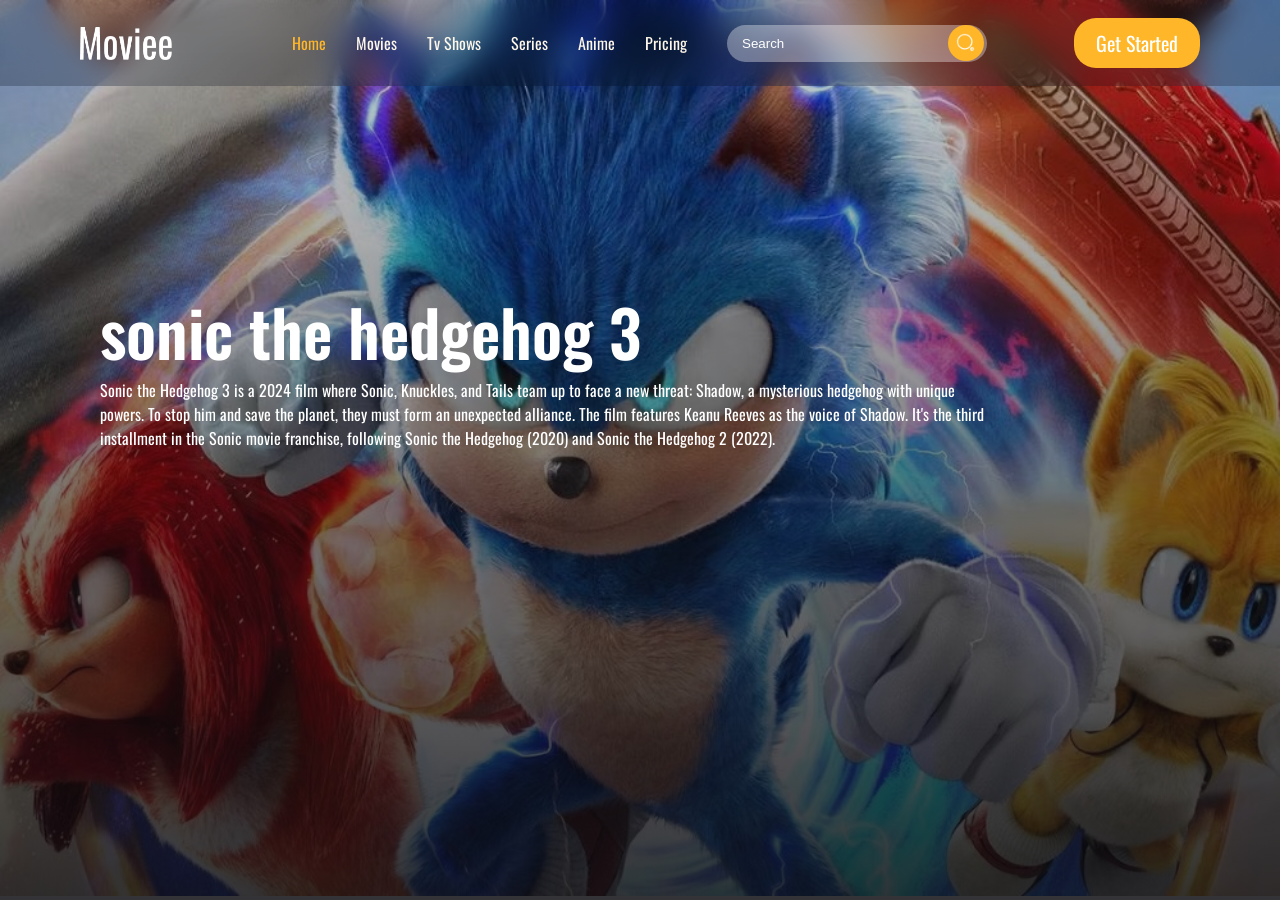
==== index.html @ d021d527 "I completed my nav and the header section" ====
<!DOCTYPE html>
<html lang="en">
<head>
    <meta charset="UTF-8">
    <meta name="viewport" content="width=device-width, initial-scale=1.0">
    <title>Sonic The HedgeHog</title>
    <link rel="stylesheet" href="style.css">
    <link rel="shortcut icon" href="logo.ico" type="image/x-icon">
</head>
<body>


<header>

    <div class="nav-container">

        <img src="Moviee@2x.png" alt="" class="logo">

        <nav>
            <a href="">Home</a>
            <a href="">Movies</a>
            <a href="">Tv Shows</a>
            <a href="">Series</a>
            <a href="">Anime</a>
            <a href="">Pricing</a>
        </nav>

        <div class="search-child">
            <input type="text" placeholder="Search">

            <a href="" class="searchicon">
                <img src="search-normal.png" alt="">
            </a>
        </div>

        <span class="getstarted">
            <a href="">Get Started</a>
        </span>

    </div>
</header>


<section class="sonic-intro">
    <h2>sonic the hedgehog 3 </h2>
    <p>Sonic the Hedgehog 3 is a 2024 film where Sonic, Knuckles, and Tails team up to face a new threat: Shadow, a mysterious hedgehog with unique powers. To stop him and save the planet, they must form an unexpected alliance. The film features Keanu Reeves as the voice of Shadow. It's the third installment in the Sonic movie franchise, following Sonic the Hedgehog (2020) and Sonic the Hedgehog 2 (2022). </p>

</section>



</body>
</html>
---- style.css ----
@import url('https://fonts.googleapis.com/css2?family=Oswald:wght@200..700&display=swap');

*{
    padding: 0;
    margin: 0;
    box-sizing: border-box;
}

img {
    max-width: 100%;
}

body {
    font-family: "Oswald", sans-serif;
}

header {
    background-image: linear-gradient(rgba(0, 0, 0, 0), rgba(11, 11, 15, 1)), url(headerbackground.png);
    min-height: 900px;
    background-size:
    150% 150%,
    140% auto;
background-position:
    center,
    center 1%;
    background-repeat: no-repeat;
    overflow: hidden;
    width: 100%;

}

.nav-container {
    position: fixed;
    top: 0;
    left: 0;
    width: 100%;
    padding: 18px 80px;
    display: flex;
    align-items: center;
    background-color: rgba(5, 15, 30, 0.25);
    backdrop-filter: blur(15px);
    -webkit-backdrop-filter: blur(15px);
    z-index: 1000;
}

.logo {
    width: 92px;
    height: 33px;
    margin: 0;
}

nav {
    display: flex;
    align-items: center;
    gap: 30px;
    margin-left: 120px;
    transform: none;
}

nav a {
    text-decoration: none;
    color: rgba(255, 248, 234, 1);
}

nav a:nth-child(1) {
    color: rgba(255, 182, 40, 1);
}

.search-child {
    position: relative;
    display: flex;
    align-items: center;
    margin-left: 40px;
}

.search-child input {
    width: 260px;
    padding: 11px 45px 11px 15px;
    border-radius: 26px;
    border: none;
    outline: none;
    color: white;
    background-color: rgba(255, 255, 255, 0.35);
}

.search-child input::placeholder {
    color: white;
}

.searchicon {
    width: 36px;
    height: 36px;
    position: absolute;
    right: 3px;
    top: 50%;
    transform: translateY(-50%);
    padding: 8px;
    background-color: #ffb628;
    border-radius: 50%;
}

.search-child a img {
    width: 19px;
    height: 19px;
    position: static;
}

.getstarted {
    margin-left: auto;
    padding: 10px 22px;
    background-color: #ffb628;
    border-radius: 22px;
}

.getstarted a {
    color: #ffffff;
    font-size: 20px;
    text-decoration: none;
    white-space: nowrap;
}

.sonic-intro {
    position: absolute;
    z-index: 5;
    bottom: 50%;
}

.sonic-intro h2 {
font-weight: 600;
font-size: 64px;
color: #FFFFFF;
margin-left: 100px;
}

.sonic-intro p {
font-weight: 400;
font-style: Regular;
font-size: 16px;
color: #FFFFFF;
margin-left: 100px;
line-height: 24px;
width: 70%;
}
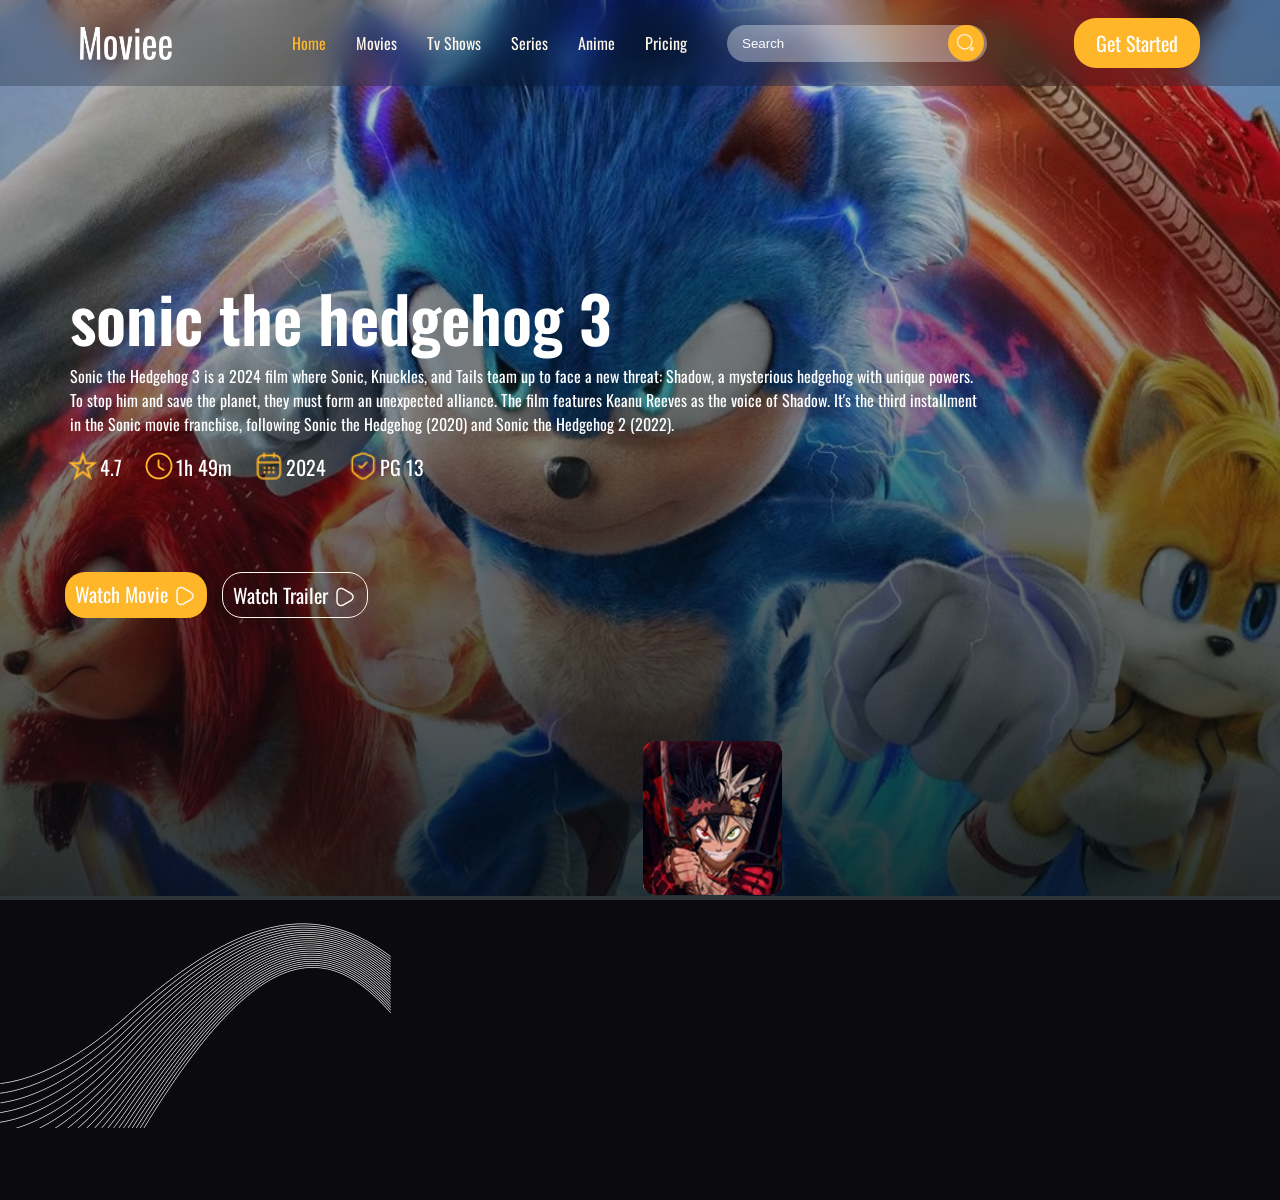
==== commit f2f8ac5b: "I furthered my design updating the layout" ====
--- a/index.html
+++ b/index.html
@@ -43,11 +43,48 @@
 
 <section class="sonic-intro">
     <h2>sonic the hedgehog 3 </h2>
-    <p>Sonic the Hedgehog 3 is a 2024 film where Sonic, Knuckles, and Tails team up to face a new threat: Shadow, a mysterious hedgehog with unique powers. To stop him and save the planet, they must form an unexpected alliance. The film features Keanu Reeves as the voice of Shadow. It's the third installment in the Sonic movie franchise, following Sonic the Hedgehog (2020) and Sonic the Hedgehog 2 (2022). </p>
+    <p>Sonic the Hedgehog 3 is a 2024 film where Sonic, Knuckles, and Tails team up to face a new threat: Shadow, a mysterious hedgehog with unique powers. <br> To stop him and save the planet, they must form an unexpected alliance. The film features Keanu Reeves as the voice of Shadow. It's the third installment <br> in the Sonic movie franchise, following Sonic the Hedgehog (2020) and Sonic the Hedgehog 2 (2022). </p>
+
+
+    <div class="moviedetails">
+<img src="Star 1.png" alt="">
+<span>4.7</span>
+<img src="clock.png" alt="">
+<span>1h 49m</span>
+<img src="calendar.png" alt="">
+<span>2024</span>
+<img src="shield-tick.png" alt="">
+<span>PG 13</span>
+</div>
+
+
+
+<div class="watch-parent">
+<span><a href="">Watch Movie <img src="play.png" alt=""></a></span>
+<span><a href="">Watch Trailer <img src="play.png" alt=""></a></span>
+
+</div>
+
+<div class="movie-catalogue">
+    <img src="Sonic-rectangle.png" alt="">
+    <img src="spaceshiptravellers.png" alt="">
+    <img src="spiderman.png" alt="">
+    <img src="zenmode.png" alt="">
+</div>
 
 </section>
 
+<section class="genres-parent">
 
+<div class="genres-child">
+
+    <img src="linewavebackground.png" alt="" class="">
+
+</div>
+
+
+
+</section>
 
 </body>
 </html>
--- a/style.css
+++ b/style.css
@@ -15,7 +15,9 @@
 }
 
 header {
-    background-image: linear-gradient(rgba(0, 0, 0, 0), rgba(11, 11, 15, 1)), url(headerbackground.png);
+    background-image: linear-gradient(  
+    rgba(0, 0, 0, 0), rgba(1, 11, 15, 1)),
+      url(headerbackground.png);
     min-height: 900px;
     background-size:
     150% 150%,
@@ -122,14 +124,14 @@
 .sonic-intro {
     position: absolute;
     z-index: 5;
-    bottom: 50%;
+    top: 30%;
+margin-left: 70px;
 }
 
 .sonic-intro h2 {
 font-weight: 600;
 font-size: 64px;
 color: #FFFFFF;
-margin-left: 100px;
 }
 
 .sonic-intro p {
@@ -137,7 +139,161 @@
 font-style: Regular;
 font-size: 16px;
 color: #FFFFFF;
-margin-left: 100px;
 line-height: 24px;
-width: 70%;
-}+}
+
+.moviedetails {
+    margin-top: 10px;
+    display: flex;
+    gap: 2px;
+    transform: translateX(-22px);
+}
+
+.moviedetails span {
+color: white;
+margin-top: 6px;
+font-weight: 400;
+font-style: Regular;
+font-size: 20px;
+}
+
+.moviedetails img {
+    width: 30px;
+    height: 30px;
+    margin-top: 5px;
+    margin-left: 20px;
+}
+
+.watch-parent {
+display: flex;
+transform: translate(-5px, 90px);
+gap: 15px;
+}
+
+.watch-parent span:nth-child(1) {
+    background-color: #FFB628;
+    padding: 7px 10px;
+    border-radius: 20px;
+}
+
+.watch-parent span:nth-child(2) {
+    background-color: transparent;
+    border: 1px solid #FFF8EA;
+    border-radius: 20px;
+    padding: 7px 10px;
+}
+
+.watch-parent a {
+text-decoration: none;
+font-weight: 400;
+font-style: Regular;
+font-size: 20px;
+color: white;
+}
+
+.watch-parent span > a > img {
+transform: translateY(5px);
+}
+
+.movie-catalogue {
+    width: 720px;
+    height: 280px;
+    position: relative;
+    transform: translate(500px, 160px);
+    overflow: hidden;
+}
+
+
+.movie-catalogue img {
+    width: 145px;
+    height: 160px;
+    object-fit: cover;
+    border-radius: 15px;
+    position: absolute;
+    left: 70px;
+    top: 50px;
+    border: 3px solid transparent;
+    animation: catalogue 16s ease-in-out infinite;
+}
+
+.movie-catalogue img:nth-child(1) {
+    animation-delay: 0s;
+}
+
+.movie-catalogue img:nth-child(2) {
+    animation-delay: -12s;
+}
+
+.movie-catalogue img:nth-child(3) {
+    animation-delay: -8s;
+}
+
+.movie-catalogue img:nth-child(4) {
+    animation-delay: -4s;
+}
+
+@keyframes catalogue {
+
+    0% {
+        transform: translateX(0) scale(1.45);
+        z-index: 5;
+        border-color: white;
+        opacity: 1;
+    }
+
+
+    18% {
+        transform: translateX(-180px) scale(1);
+        z-index: 1;
+        border-color: transparent;
+        opacity: 0;
+    }
+
+
+    24% {
+        transform: translateX(510px) scale(1);
+        z-index: 1;
+        border-color: transparent;
+        opacity: 0;
+    }
+
+
+    25% {
+        transform: translateX(510px) scale(1);
+        opacity: 1;
+    }
+
+
+    50% {
+        transform: translateX(350px) scale(1);
+        z-index: 2;
+        border-color: transparent;
+        opacity: 1;
+    }
+
+
+    75% {
+        transform: translateX(190px) scale(1);
+        z-index: 3;
+        border-color: transparent;
+        opacity: 1;
+    }
+
+
+    100% {
+        transform: translateX(0) scale(1.45);
+        z-index: 5;
+        border-color: white;
+        opacity: 1;
+    }
+}
+
+.genres-parent {
+    background-color: #0B0B0F;
+    min-height: 300px;
+}
+
+.genres-child {
+
+}
+
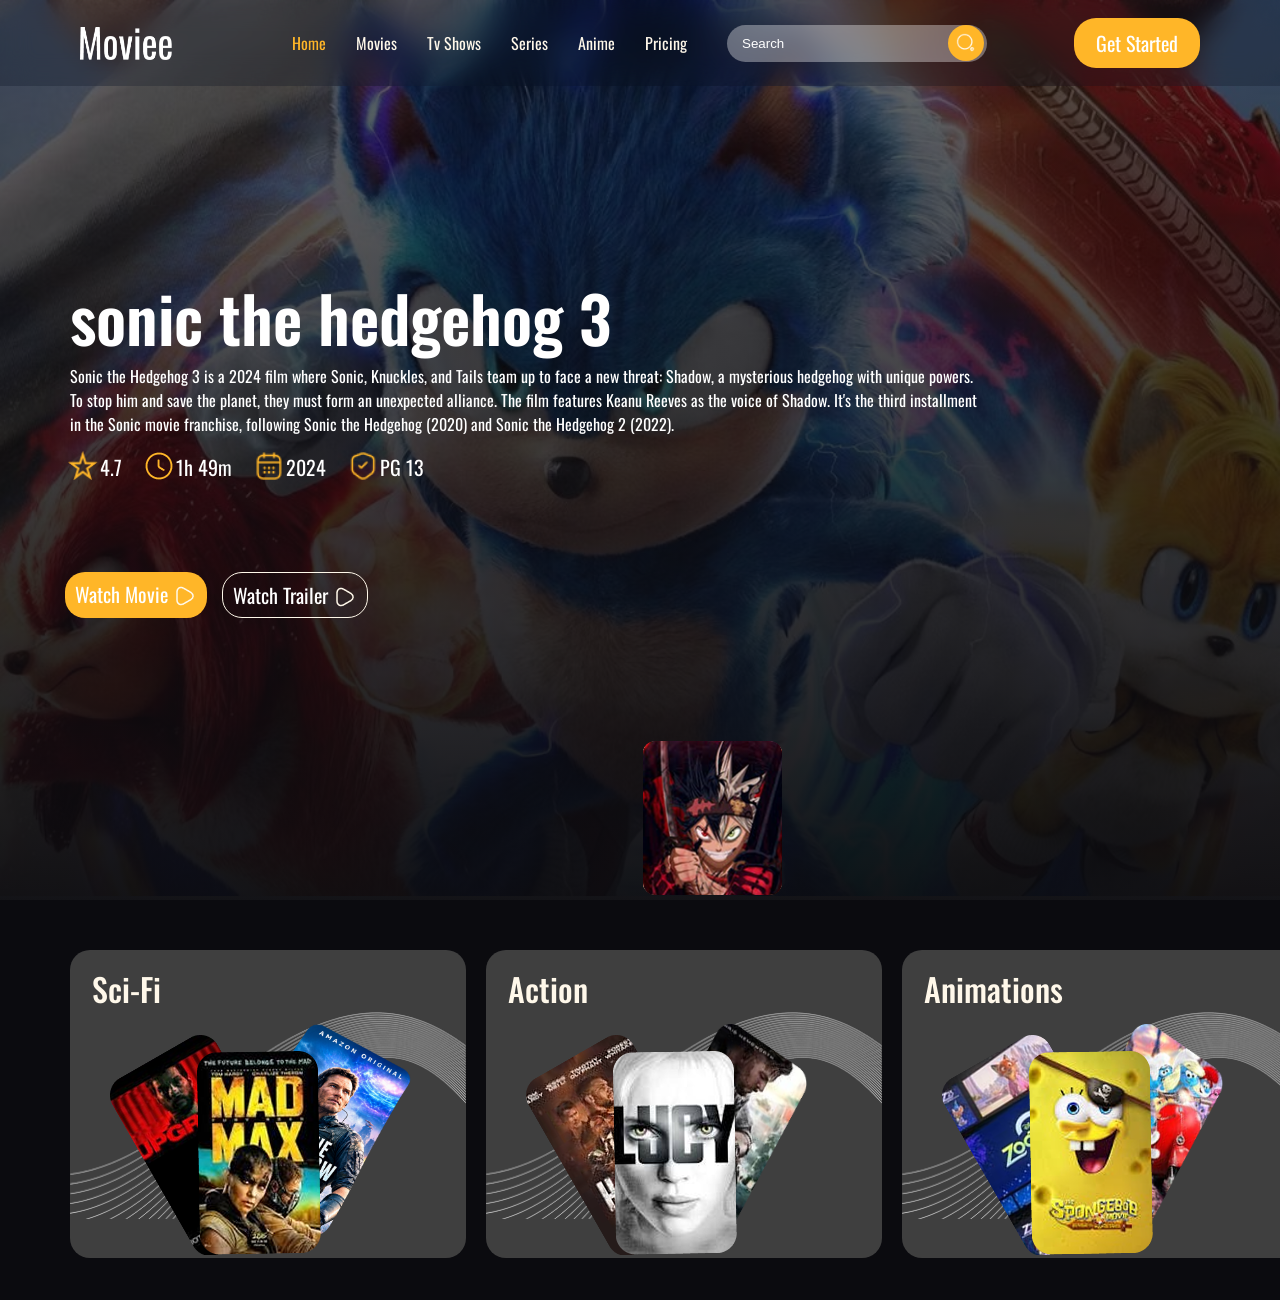
==== commit 9f163b4b: "I have done 2 sectinos" ====
--- a/index.html
+++ b/index.html
@@ -8,6 +8,7 @@
     <link rel="shortcut icon" href="logo.ico" type="image/x-icon">
 </head>
 <body>
+
 
 
 <header>
@@ -76,15 +77,64 @@
 
 <section class="genres-parent">
 
-<div class="genres-child">
+ <div class="genres-container">
 
-    <img src="linewavebackground.png" alt="" class="">
+   <div class="genres-subcontainer">
+    <img src="upgrade.png" alt="" class="genre1">
+<img src="madmax.png" alt="" class="genre1">
+<img src="TheTomorrowWarCosmicSoldier.png" alt="" class="genre1">
 
-</div>
+  <img src="linewavebackground.png" alt="" class="genres-child">
+<span>Sci-Fi</span> </div>
 
+
+   <div class="genres-subcontainer2">
+    <img src="havoc.png" alt="" class="genre2">
+    <img src="lucy.png" alt="" class="genre2">
+    <img src="extraction.png" alt="" class="genre2">
+
+  <img src="linewavebackground.png" alt="" class="genres-child2">
+<span>Action</span> </div>
+
+
+
+ <div class="genres-subcontainer3">
+    <img src="zootopia.png" alt="" class="genre3">
+<img src="spongebob.png" alt="" class="genre3">
+<img src="smurfs.png" alt="" class="genre3">
+
+  <img src="linewavebackground.png" alt="" class="genres-child3">
+<span>Animations</span> </div>
+
+
+   <div class="genres-subcontainer4">
+    <img src="romance.jpg" alt="" class="genre4">
+<img src="japaneseromance.jpg" alt="" class="genre4">
+<img src="ideaofyou.jpg" alt="" class="genre4">
+
+  <img src="linewavebackground.png" alt="" class="genres-child4">
+<span>Romance</span> </div> 
+
+   </div>
 
 
 </section>
 
+
+
+
+<section class="new-release">
+
+    <div>
+
+    </div>
+
+</section>
+
+
+
+
+
+
 </body>
 </html>
--- a/style.css
+++ b/style.css
@@ -15,8 +15,8 @@
 }
 
 header {
-    background-image: linear-gradient(  
-    rgba(0, 0, 0, 0), rgba(1, 11, 15, 1)),
+    background-image: linear-gradient(180deg,
+    rgba(0, 0, 0, 0) -100%, #0b0b0f 90%),
       url(headerbackground.png);
     min-height: 900px;
     background-size:
@@ -203,7 +203,6 @@
     overflow: hidden;
 }
 
-
 .movie-catalogue img {
     width: 145px;
     height: 160px;
@@ -288,12 +287,280 @@
     }
 }
 
+
+
 .genres-parent {
     background-color: #0B0B0F;
-    min-height: 300px;
+    min-height: 400px;
+    overflow: hidden;
+}
+
+.genres-container {
+display: flex;
+gap: 20px;
+width: 100%;
+flex-wrap: nowrap;
+padding-top: 50px;
+padding-left: 70px;
+height: 360px;
+position: relative;
+}
+
+.genres-subcontainer {
+position: relative;
 }
 
 .genres-child {
-
-}
-
+    width: 396px;
+    height: 308px;
+    background-color: #3F3F3F;
+    border-radius: 20px;
+    overflow: hidden;
+
+   object-fit: contain;
+}
+
+.genre1 {
+       transition-timing-function: ease-in-out 4s;
+
+}
+
+.genres-subcontainer .genre1:hover {
+        transform:  scaleY(1.05);
+ ;
+}
+
+
+.genres-subcontainer,
+.genres-subcontainer2,
+.genres-subcontainer3,
+.genres-subcontainer4 {
+    position: relative;
+    width: 396px;
+    min-width: 396px;
+    flex-shrink: 0;
+    height: 308px;
+    transform-origin: center;
+    
+  animation: cards 12s ease-in-out infinite;
+}
+
+
+@keyframes cards {
+    0%, 4% {
+transform: translate(0) scale(1);
+    }
+
+    25% {
+transform: translateX(-419px) scale(1);
+
+    }
+
+    50% {
+transform: translateX(-838px) scale(1);
+    }
+
+    75% {
+    transform: translateX(-1257px) scale(1);
+    }
+
+
+   100% {
+transform: translateX(-2514px) scale(1.05);
+    }
+} 
+
+
+.genres-subcontainer {
+    animation-delay: 0s;
+}
+
+.genres-subcontainer2 {
+    animation-delay: -12s;
+}
+
+.genres-subcontainer3 {
+    animation-delay: -12s;
+}
+
+.genres-subcontainer4 {
+    animation-delay: -12s;
+} 
+
+
+.genres-subcontainer span {
+font-weight: 500;
+font-style: Medium;
+font-size: 32px;
+color: #FFF8EA;
+position: absolute;
+margin-top: 15px;
+left: 5.5%;
+}
+
+.genre1:nth-child(3) {
+    width: 194px;
+    height: 212.14px;
+    position: absolute;
+}
+
+.genre1:nth-child(1) {
+position: absolute;
+bottom: 1%;
+left: 10%;
+}
+
+.genre1:nth-child(2) {
+position: absolute;
+bottom: 1%;
+left: 32%;
+z-index: 3;
+}
+
+.genre1:nth-child(3) {
+position: absolute;
+bottom: 7%;
+right: 14%;
+} 
+
+.genres-subcontainer2 {
+position: relative;
+
+}
+
+.genres-child2 {
+    width: 396px;
+    height: 308px;
+    background-color: #3F3F3F;
+    border-radius: 20px;
+    overflow: hidden;
+   object-fit: contain;
+}
+
+.genres-subcontainer2 span {
+font-weight: 500;
+font-style: Medium;
+font-size: 32px;
+color: #FFF8EA;
+position: absolute;
+margin-top: 15px;
+left: 5.5%;
+}
+
+.genre2:nth-child(1) {
+position: absolute;
+bottom: 1%;
+left: 10%;
+}
+
+.genre2:nth-child(2) {
+position: absolute;
+bottom: 1%;
+left: 32%;
+z-index: 3;
+
+}
+
+.genre2:nth-child(3) {
+position: absolute;
+bottom: 7%;
+right: 19%;
+width: 164px;
+height: 212.14px;
+} 
+
+.genres-subcontainer3 {
+position: relative;
+
+}
+
+.genres-child3 {
+    width: 396px;
+    height: 308px;
+    background-color: #3F3F3F;
+    border-radius: 20px;
+    overflow: hidden;
+   object-fit: contain;
+}
+
+.genres-subcontainer3 span {
+font-weight: 500;
+font-style: Medium;
+font-size: 32px;
+color: #FFF8EA;
+position: absolute;
+margin-top: 15px;
+left: 5.5%;
+}
+
+.genre3:nth-child(1) {
+position: absolute;
+bottom: 1%;
+left: 10%;
+}
+
+.genre3:nth-child(2) {
+position: absolute;
+bottom: 1%;
+left: 32%;
+z-index: 3;
+
+}
+
+.genre3:nth-child(3) {
+position: absolute;
+bottom: 7%;
+right: 19%;
+width: 164px;
+height: 212.14px;
+} 
+
+.genres-subcontainer4 {
+position: relative;
+
+}
+
+.genres-child4 {
+    width: 396px;
+    height: 308px;
+    background-color: #3F3F3F;
+    border-radius: 20px;
+    overflow: hidden;
+   object-fit: contain;
+}
+
+.genres-subcontainer4 span {
+font-weight: 500;
+font-style: Medium;
+font-size: 32px;
+color: #FFF8EA;
+position: absolute;
+margin-top: 15px;
+left: 5.5%;
+}
+
+.genre4:nth-child(1) {
+position: absolute;
+bottom: 1%;
+left: 10%;
+transform: rotate(-31deg);
+}
+
+.genre4:nth-child(2) {
+position: absolute;
+bottom: 1%;
+left: 32%;
+z-index: 3;
+transform: rotateX(0.96deg);
+}
+
+.genre4:nth-child(3) {
+position: absolute;
+bottom: 7%;
+right: 19%;
+width: 164px;
+height: 172.14px;
+transform: rotate(31.2deg);
+} 
+
+.new-release 
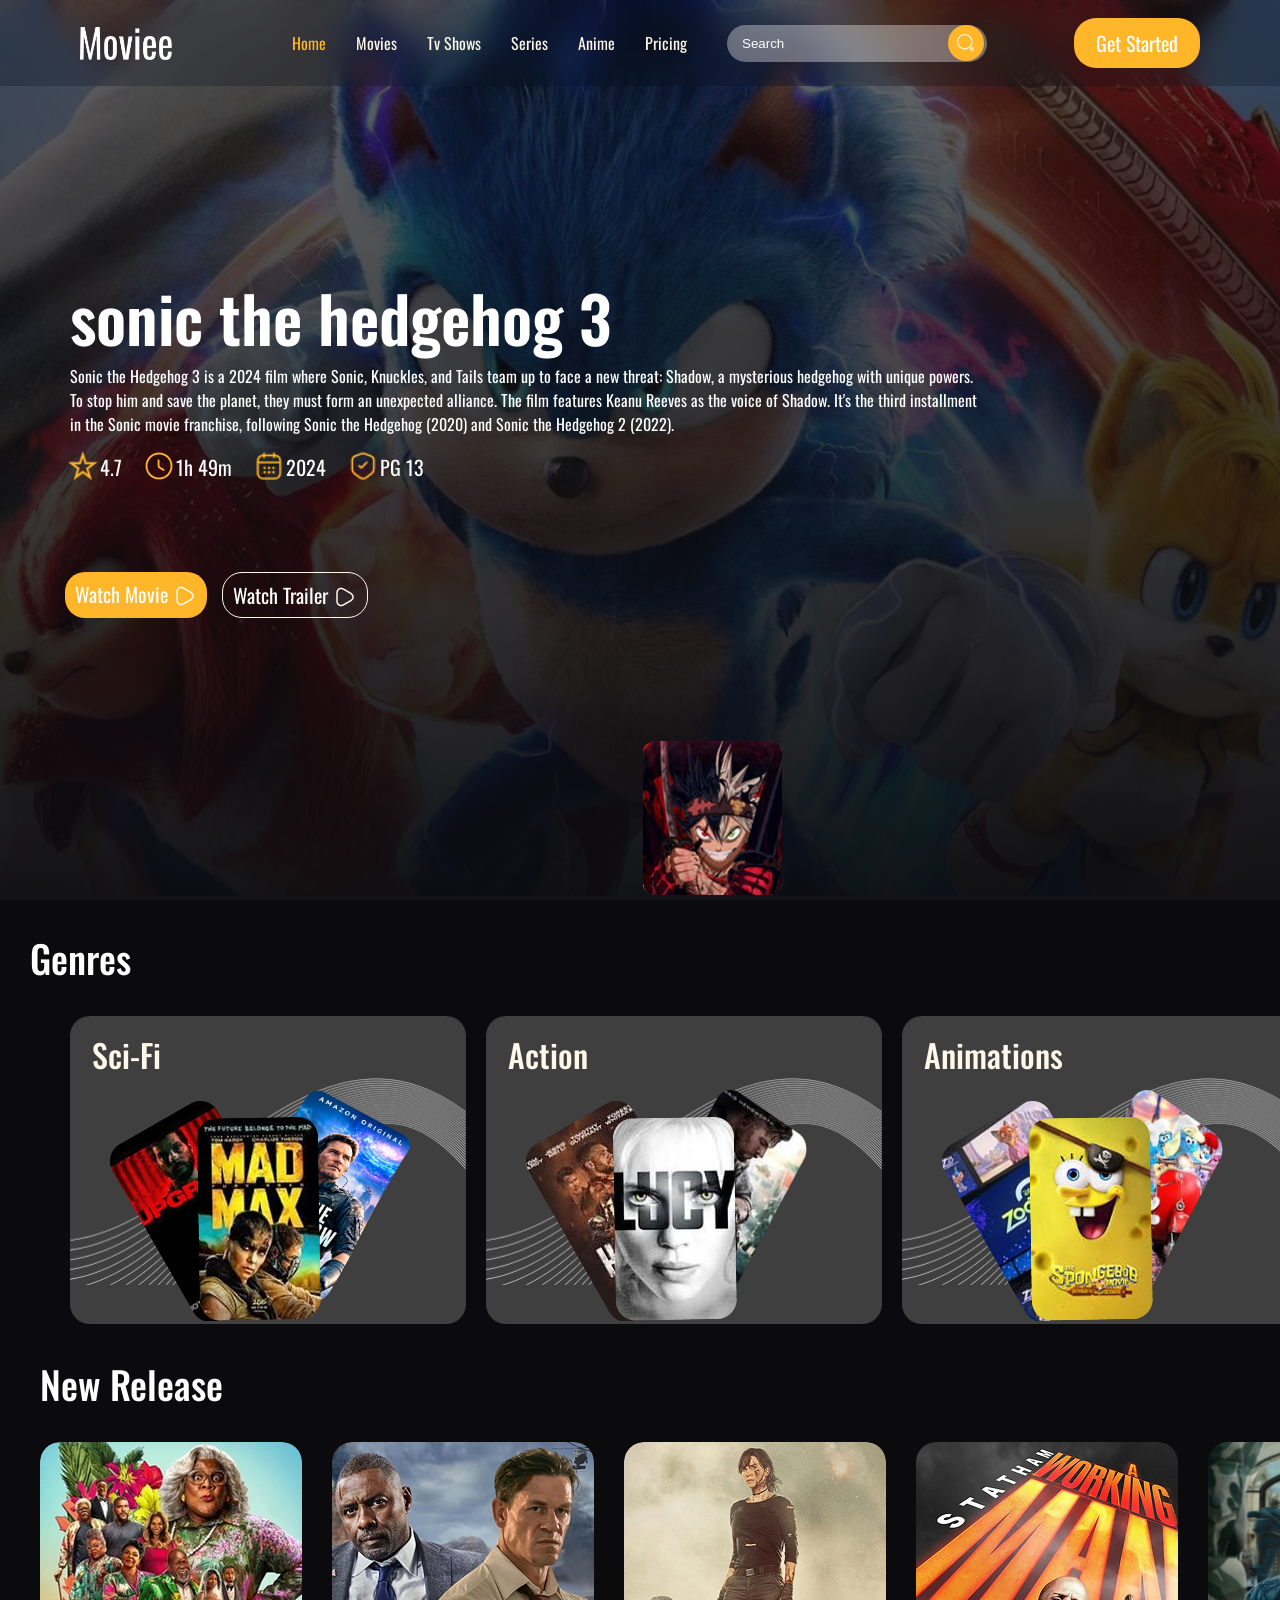
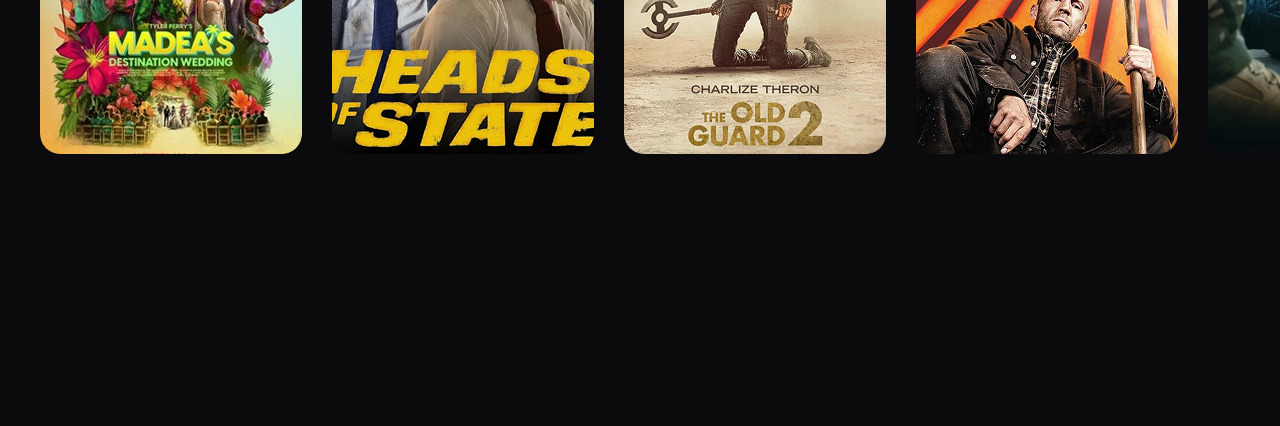
==== commit fa3a8347: "I added to the movie cards" ====
--- a/index.html
+++ b/index.html
@@ -77,6 +77,8 @@
 
 <section class="genres-parent">
 
+    <div class="genres1234">Genres</div>
+
  <div class="genres-container">
 
    <div class="genres-subcontainer">
@@ -121,14 +123,75 @@
 </section>
 
 
-
-
 <section class="new-release">
-
-    <div>
-
-    </div>
-
+  <div class="new-release-text">New Release</div>
+
+<div class="new-release-container">
+  <div class="new-release-child">
+    <div class="new-release-together">
+      <img  class="first-child-image" src="madea weddin.png" alt="">
+      <img class="second-child-image" src="medeahover.png" alt="">
+
+      <div class="new-release-content">
+        <p>Madea's Destination Wedding</p>
+        
+        <div class="icons-medea">
+        <span><img src="Star 1.png" alt=""> 4.7</span>
+        <span><img src="clock.png" alt="">1h 47m</span>
+        <span><img src="shield-tick.png" alt="">PG 13</span>
+        </div>
+
+        <div>
+<div class="watch-parent1">
+<span><a href="">Watch Movie <img src="play.png" alt=""></a></span>
+<span><a href="">Watch Trailer <img src="play.png" alt=""></a></span>
+
+</div>
+        </div>
+    
+      </div>
+    </div>
+  </div>
+
+  <div class="new-release-child">
+    <div class="new-release-together">
+      <img class="first-child-image" src="headsofstate.png" alt="">
+      <img class="second-child-image" src="headsofstatehover.png" alt="">
+    
+      
+    </div>
+  </div>
+
+  <div class="new-release-child">
+    <div class="new-release-together">
+      <img class="first-child-image" src="theoldguard.png" alt="">
+      <img class="second-child-image" src="oldgguardhover.png" alt="">
+    </div>
+  </div>
+
+  <div class="new-release-child">
+    <div class="new-release-together">
+      <img class="first-child-image" src="jasonstatham.png" alt="">
+      <img class="second-child-image" src="jasonstathamhover.png" alt="">
+    </div>
+  </div>
+
+  <div class="new-release-child">
+    <div class="new-release-together">
+      <img class="first-child-image" src="iHost.jpg" alt="">
+      <img class="second-child-image" src="IHostageover.png" alt="">
+    </div>
+  </div>
+
+  <div class="new-release-child">
+    <div class="new-release-together">
+      <img class="first-child-image" src="kpopdemonhunters.png" alt="">
+      <img class="second-child-image" src="kpophover.png" alt="">
+    </div>
+  </div>
+</div>
+
+  
 </section>
 
 
--- a/style.css
+++ b/style.css
@@ -10,8 +10,10 @@
     max-width: 100%;
 }
 
+
 body {
     font-family: "Oswald", sans-serif;
+    /* cursor: pointer; */
 }
 
 header {
@@ -28,7 +30,6 @@
     background-repeat: no-repeat;
     overflow: hidden;
     width: 100%;
-
 }
 
 .nav-container {
@@ -287,13 +288,22 @@
     }
 }
 
-
-
 .genres-parent {
     background-color: #0B0B0F;
     min-height: 400px;
     overflow: hidden;
 }
+
+
+.genres1234 {
+font-weight: 500;
+font-style: Medium;
+font-size: 38px;
+color: #FFFFFF;
+transform: translate(30px, 30px);
+margin-bottom: 10px;
+}
+
 
 .genres-container {
 display: flex;
@@ -388,6 +398,8 @@
 } 
 
 
+
+
 .genres-subcontainer span {
 font-weight: 500;
 font-style: Medium;
@@ -563,4 +575,140 @@
 transform: rotate(31.2deg);
 } 
 
-.new-release +
+.new-release {
+  background-color: #0B0B0E;
+  min-height: 700px;
+  overflow: hidden;
+}
+
+.new-release-text {
+  font-weight: 500;
+  font-size: 38px;
+  color: #fff;
+  transform: translate(40px, 30px);
+  margin-bottom: 5px;
+}
+ 
+.new-release-container {
+    margin: 60px 0px 0px 40px;
+    display: flex;
+    gap: 30px;
+    overflow-x: scroll;
+    scrollbar-width: none;
+   
+}
+
+.new-release-child {
+    flex-shrink: 0;
+}
+
+.first-child-image {
+    width: 262px;
+    height: 312px;
+    object-fit: cover;
+    border-radius: 20px;
+}
+
+.second-child-image {
+    /* width: 540px; */
+    height: 312px;
+    object-fit: cover;
+    border-radius: 20px;
+    opacity: 0;
+    position: absolute;
+    inset: 0;
+    transition: opacity 0.5s ease;
+}
+
+.new-release-together {
+    /* border: 2px solid green; */
+    width: 262px;
+    height: 312px;
+    position: relative;
+    transition: width 0.5s ease;
+}
+
+.new-release-child:hover .new-release-together {
+    width: 540px;
+}
+
+.new-release-child:hover .second-child-image {
+    opacity: 1;
+}
+
+.new-release-content {
+    color: white;
+    position: absolute;
+    top: 130px;
+    left: 20px;
+    /* font-weight: 600; */
+    opacity: 0;
+    transition: opacity 0.3s ease;
+}
+
+.new-release-content > p {
+    font-size: 32px;
+     font-weight: 700; 
+     line-height: 34px;
+     letter-spacing: −0.3 px; 
+     margin-bottom: 20px;
+}
+
+.new-release-child:hover .new-release-content {
+    opacity: 1;
+}
+
+.icons-medea {
+    display: flex;
+    align-items: center;
+    gap: 30px;
+}
+
+.icons-medea span {
+    display: flex;
+    align-items: center;
+    gap: 3px;
+    white-space: nowrap;
+}
+
+.icons-medea span img {
+    width: 24px;
+    height: 24px;
+    object-fit: contain;
+}
+
+
+.watch-parent1 {
+display: flex;
+transform: translate(-5px, 20px);
+gap: 15px;
+}
+
+.watch-parent1 span:nth-child(1) {
+    background-color: #FFB628;
+    padding: 4px 7px;
+    border-radius: 20px;
+}
+
+.watch-parent1 span:nth-child(2) {
+    background-color: transparent;
+    border: 1px solid #FFF8EA;
+    border-radius: 20px;
+    padding: 4px 7px;
+}
+
+.watch-parent1 a {
+text-decoration: none;
+font-weight: 400;
+font-style: Regular;
+font-size: 15px;
+color: white;
+}
+
+.watch-parent1 span > a > img {
+transform: translateY(6px);
+}
+
+
+
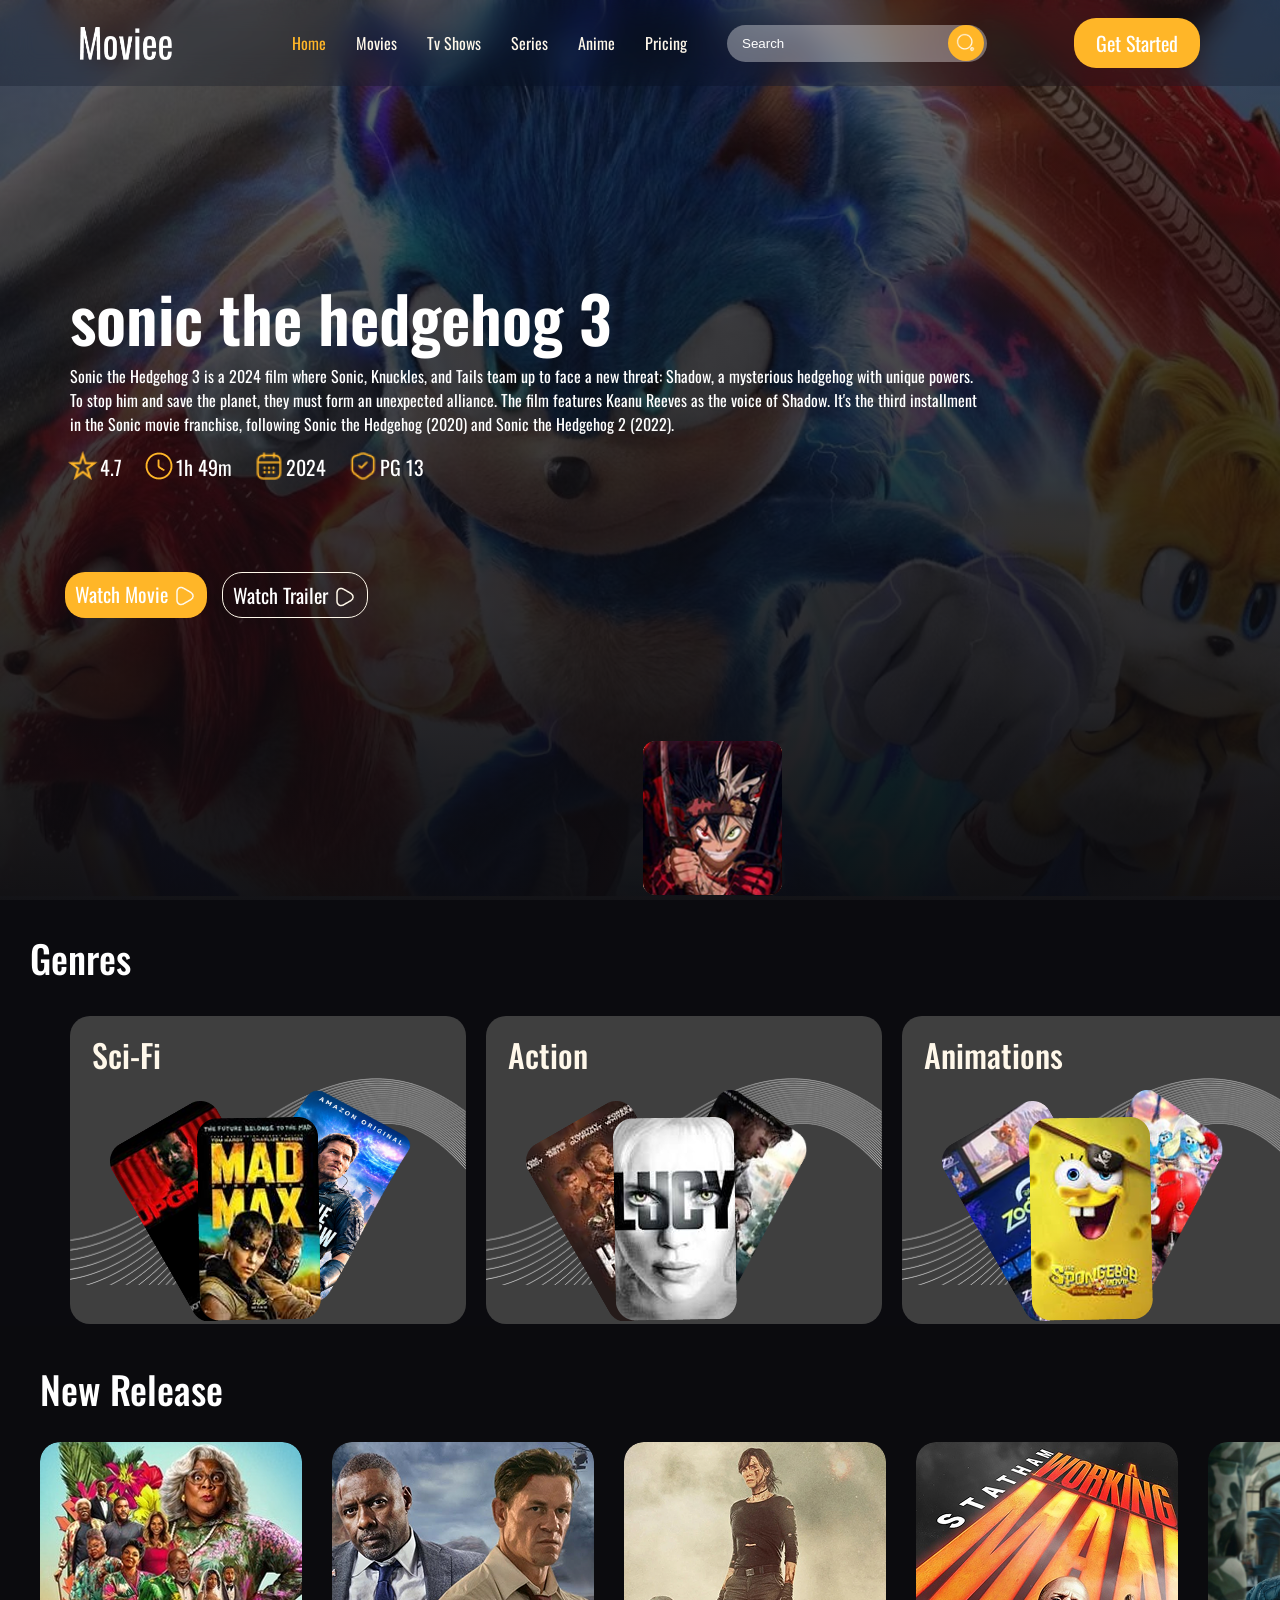
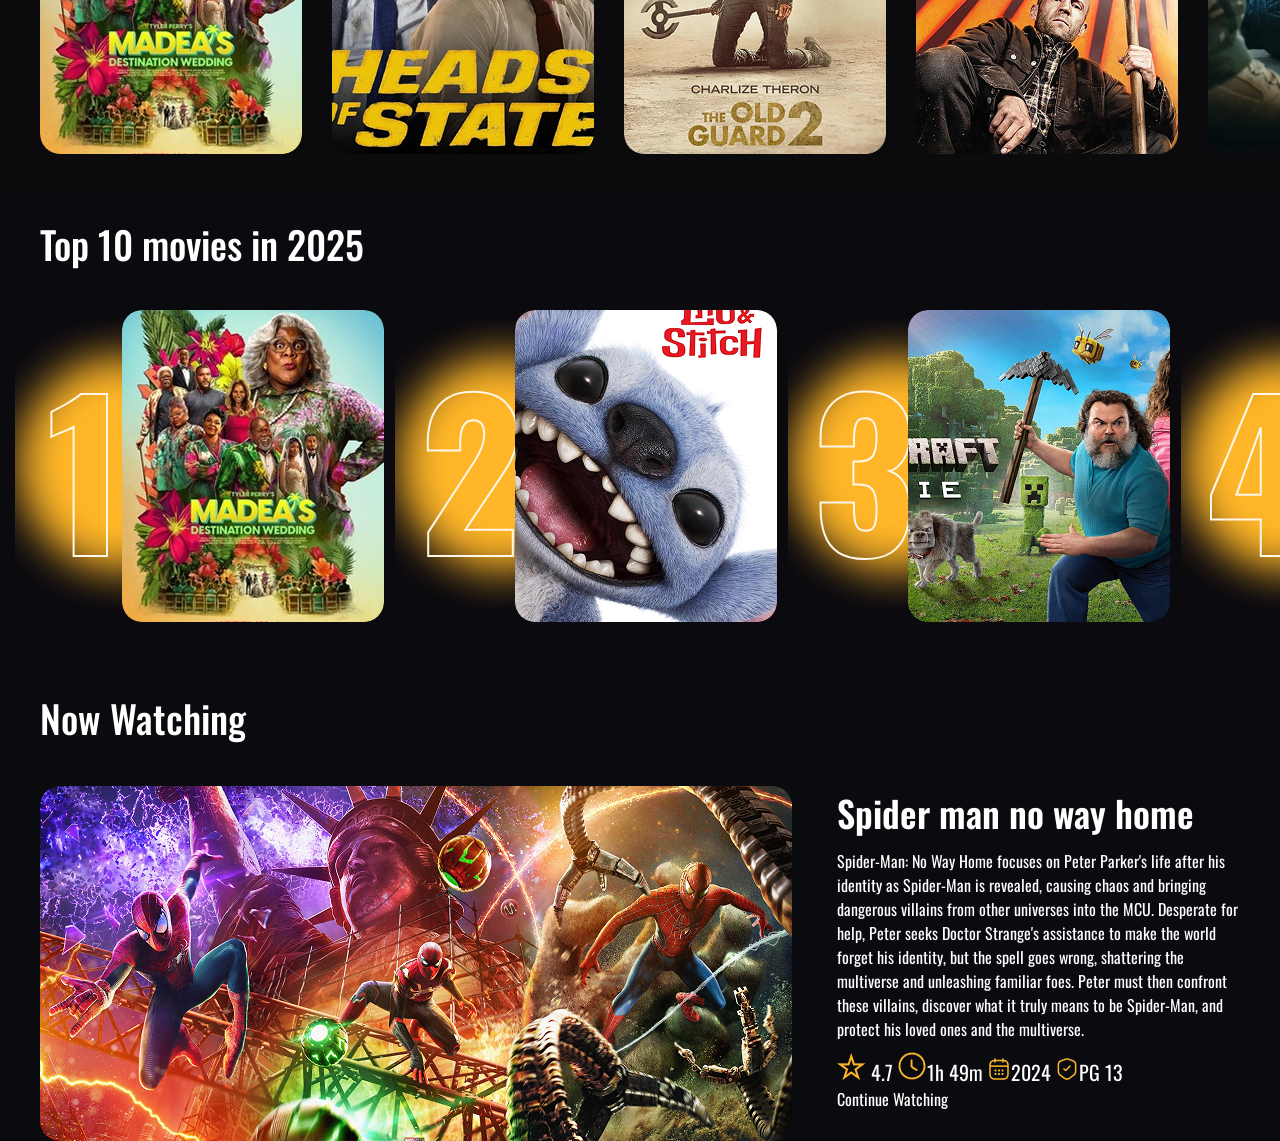
==== commit a6424696: "I have updated my the rest of the sections" ====
--- a/index.html
+++ b/index.html
@@ -98,8 +98,6 @@
   <img src="linewavebackground.png" alt="" class="genres-child2">
 <span>Action</span> </div>
 
-
-
  <div class="genres-subcontainer3">
     <img src="zootopia.png" alt="" class="genre3">
 <img src="spongebob.png" alt="" class="genre3">
@@ -118,86 +116,308 @@
 <span>Romance</span> </div> 
 
    </div>
-
-
+   
 </section>
-
-
 <section class="new-release">
   <div class="new-release-text">New Release</div>
 
-<div class="new-release-container">
-  <div class="new-release-child">
-    <div class="new-release-together">
-      <img  class="first-child-image" src="madea weddin.png" alt="">
-      <img class="second-child-image" src="medeahover.png" alt="">
-
-      <div class="new-release-content">
-        <p>Madea's Destination Wedding</p>
-        
-        <div class="icons-medea">
-        <span><img src="Star 1.png" alt=""> 4.7</span>
-        <span><img src="clock.png" alt="">1h 47m</span>
-        <span><img src="shield-tick.png" alt="">PG 13</span>
-        </div>
-
-        <div>
+  <div class="new-release-container">
+
+    <div class="new-release-child">
+      <div class="new-release-together">
+        <img class="first-child-image" src="madea weddin.png" alt="">
+        <img class="second-child-image" src="medeahover.png" alt="">
+
+        <div class="new-release-content">
+          <p>Madea's Destination Wedding</p>
+
+          <div class="icons-medea">
+            <span><img src="Star 1.png" alt=""> 4.7</span>
+            <span><img src="clock.png" alt="">1h 47m</span>
+            <span><img src="shield-tick.png" alt="">PG 13</span>
+          </div>
+
+          <div>
+         <div class="watch-parent1">
+              <a href="" class="btn-watch">Watch Movie <img src="play.png" alt=""></a>
+              <a href="" class="btn-trailer">Watch Trailer <img src="play.png" alt=""></a>
+            </div>
+          </div>
+        </div>
+      </div>
+    </div>
+
+    <div class="new-release-child">
+      <div class="new-release-together">
+        <img class="first-child-image" src="headsofstate.png" alt="">
+        <img class="second-child-image" src="headsofstatehover.png" alt="">
+
+        <div class="new-release-content">
+          <p>Heads Of State</p>
+
+          <div class="icons-medea">
+            <span><img src="Star 1.png" alt=""> 4.7</span>
+            <span><img src="clock.png" alt="">1h 49m</span>
+            <span><img src="shield-tick.png" alt="">PG 13</span>
+          </div>
+
+          <div>
+             <div class="watch-parent1">
+              <a href="" class="btn-watch">Watch Movie <img src="play.png" alt=""></a>
+              <a href="" class="btn-trailer">Watch Trailer <img src="play.png" alt=""></a>
+            </div>
+          </div>
+        </div>
+      </div>
+    </div>
+
+<div class="new-release-child">
+        <div class="new-release-together">
+      <img class="first-child-image" src="theoldguard.png" alt="">
+   <img class="second-child-image" src="oldgguardhover.png" alt="">
+
+   <div class="new-release-content">
+     <p>The Old Guard 2</p>
+
+          <div class="icons-medea">
+            <span><img src="Star 1.png" alt=""> 4.7</span>
+            <span><img src="clock.png" alt="">1h 49m</span>
+            <span><img src="shield-tick.png" alt="">PG 13</span>
+          </div>
+
+<div>
 <div class="watch-parent1">
-<span><a href="">Watch Movie <img src="play.png" alt=""></a></span>
-<span><a href="">Watch Trailer <img src="play.png" alt=""></a></span>
-
-</div>
-        </div>
+       <a href="" class="btn-watch">Watch Movie <img src="play.png" alt=""></a>
+       <a href="" class="btn-trailer">Watch Trailer <img src="play.png" alt=""></a>
+           </div>
+   </div>
+   </div>
+      </div>
+    </div>
+
+  
+    <div class="new-release-child">
+  <div class="new-release-together">
+   <img class="first-child-image" src="jasonstatham.png" alt="">
+   <img class="second-child-image" src="jasonstathamhover.png" alt="">
+
+   <div class="new-release-content">
+ <p>A Working Man</p>
+
+   <div class="icons-medea">
+     <span><img src="Star 1.png" alt=""> 4.7</span>
+ <span><img src="clock.png" alt="">1h 49m</span>
+     <span><img src="shield-tick.png" alt="">PG 13</span>
+        </div>
+
+ <div>
+                  <div class="watch-parent1">
+              <a href="" class="btn-watch">Watch Movie <img src="play.png" alt=""></a>
+              <a href="" class="btn-trailer">Watch Trailer <img src="play.png" alt=""></a>
+            </div>
+       </div>
+   </div>
+    </div>
+    </div>
+
     
-      </div>
-    </div>
+    <div class="new-release-child">
+      <div class="new-release-together">
+        <img class="first-child-image" src="iHost.jpg" alt="">
+        <img class="second-child-image" src="IHostageover.png" alt="">
+
+        <div class="new-release-content">
+          <p>iHostage</p>
+
+          <div class="icons-medea">
+            <span><img src="Star 1.png" alt=""> 4.7</span>
+            <span><img src="clock.png" alt="">1h 49m</span>
+            <span><img src="shield-tick.png" alt="">PG 13</span>
+          </div>
+
+          <div>
+       <div class="watch-parent1">
+       <a href="" class="btn-watch">Watch Movie <img src="play.png" alt=""></a>
+     <a href="" class="btn-trailer">Watch Trailer <img src="play.png" alt=""></a>
+            </div>
+          </div>
+        </div>
+      </div>
+    </div>
+
+
+    <div class="new-release-child">
+      <div class="new-release-together">
+        <img class="first-child-image" src="kpopdemonhunters.png" alt="">
+        <img class="second-child-image" src="kpophover.png" alt="">
+
+        <div class="new-release-content">
+          <p>K-Pop Demon Hunters</p>
+
+          <div class="icons-medea">
+            <span><img src="Star 1.png" alt=""> 4.7</span>
+            <span><img src="clock.png" alt="">1h 49m</span>
+            <span><img src="shield-tick.png" alt="">PG 13</span>
+          </div>
+
+          <div>
+     <div class="watch-parent1">
+      <a href="" class="btn-watch">Watch Movie <img src="play.png" alt=""></a>
+              <a href="" class="btn-trailer">Watch Trailer <img src="play.png" alt=""></a>
+            </div>
+          </div>
+        </div>
+      </div>
+    </div>
+
   </div>
-
-  <div class="new-release-child">
-    <div class="new-release-together">
-      <img class="first-child-image" src="headsofstate.png" alt="">
-      <img class="second-child-image" src="headsofstatehover.png" alt="">
+</section>
+
+
+<section class="topmovies-parent">
+  <h2>Top 10 movies in 2025</h2>
+
+  <div class="top10-cardboxes">
+
+
+    <div class="top10-cardboxes-child">
+      <div class="movie-number">1</div>
+      <img class="movie-glow" src="Ellipse.png" alt="">
+
+      <div class="movie-card">
+        <img class="movie-image" src="madea weddin.png" alt="Madea’s Destination Wedding">
+
+        <div class="movie-details">
+          <img class="movie-hover-image" src="medeahover.png" alt="Madea’s Destination Wedding">
+
+          <div class="movie-info">
+            <h3>Madea’s Destination Wedding</h3>
+            <p class="movie-meta">
+              <span><img src="Star 1.png" alt=""> 4.7</span>
+              <span><img src="clock.png" alt=""> 1h 49m</span>
+              <span><img src="shield-tick.png" alt=""> PG 13</span>
+            </p>
+
+            <div class="watch-parent1">
+              <a href="#" class="btn-watch">Watch Movie <img src="play.png" alt=""></a>
+              <a href="#" class="btn-trailer">Watch Trailer <img src="play.png" alt=""></a>
+            </div>
+          </div>
+        </div>
+      </div>
+    </div>
+
+    <div class="top10-cardboxes-child">
+      <div class="movie-number">2</div>
+      <img class="movie-glow" src="Ellipse.png" alt="">
+
+      <div class="movie-card">
+        <img class="movie-image" src="liloandstitches.png" alt="Lilo and Stitch">
+
+        <div class="movie-details">
+          <img class="movie-hover-image" src="lilo-background-hover.png" alt="Lilo and Stitch">
+
+          <div class="movie-info">
+            <h3>Lilo &amp; Stitch</h3>
+            <p class="movie-meta">
+              <span><img src="Star 1.png" alt=""> 4.7</span>
+              <span><img src="clock.png" alt=""> 1h 49m</span>
+              <span><img src="shield-tick.png" alt=""> PG 13</span>
+            </p>
+
+            <div class="watch-parent1">
+              <a href="" class="btn-watch">Watch Movie <img src="play.png" alt=""></a>
+              <a href="" class="btn-trailer">Watch Trailer <img src="play.png" alt=""></a>
+            </div>
+          </div>
+        </div>
+      </div>
+    </div>
+
+
+    <div class="top10-cardboxes-child">
+      <div class="movie-number">3</div>
+      <img class="movie-glow" src="Ellipse.png" alt="">
+
+      <div class="movie-card">
+        <img class="movie-image" src="minecraft.png" alt="Minecraft Movie">
+
+        <div class="movie-details">
+          <img class="movie-hover-image" src="minecraft-background-hover.png" alt="Minecraft Movie">
+
+          <div class="movie-info">
+            <h3>Minecraft Movie</h3>
+            <p class="movie-meta">
+              <span><img src="Star 1.png" alt=""> 4.7</span>
+              <span><img src="clock.png" alt=""> 1h 49m</span>
+              <span><img src="shield-tick.png" alt=""> PG 13</span>
+            </p>
+
+            <div class="watch-parent1">
+              <a href="#" class="btn-watch">Watch Movie <img src="play.png" alt=""></a>
+              <a href="#" class="btn-trailer">Watch Trailer <img src="play.png" alt=""></a>
+            </div>
+          </div>
+        </div>
+      </div>
+    </div>
+
     
-      
-    </div>
+    <div class="top10-cardboxes-child">
+      <div class="movie-number">4</div>
+      <img class="movie-glow" src="Ellipse.png" alt="">
+
+      <div class="movie-card">
+        <img class="movie-image" src="tomcruise.jpg" alt="Mission Impossible">
+
+        <div class="movie-details">
+          <img class="movie-hover-image" src="missionimpossiblehover.png" alt="Mission Impossible">
+
+   <div class="movie-info">
+     <h3>Mission Impossible</h3>
+       <p class="movie-meta">
+     <span><img src="Star 1.png" alt=""> 4.7</span>
+      <span><img src="clock.png" alt=""> 1h 49m</span>
+      <span><img src="shield-tick.png" alt=""> PG 13</span>
+            </p>
+
+    <div class="watch-parent1">
+        <a href="#" class="btn-watch">Watch Movie <img src="play.png" alt=""></a>
+        <a href="#" class="btn-trailer">Watch Trailer <img src="play.png" alt=""></a>
+     </div>
+          </div>
+        </div>
+      </div>
+    </div>
+
   </div>
-
-  <div class="new-release-child">
-    <div class="new-release-together">
-      <img class="first-child-image" src="theoldguard.png" alt="">
-      <img class="second-child-image" src="oldgguardhover.png" alt="">
-    </div>
+</section>
+
+
+<section class="now-watching-parent">
+
+  <h3>Now Watching</h3>
+
+  <div class="now-watching-child">
+     <img src="spiderman-image.png" alt="">
+
+     <div class="spiderman-text">
+      <h3>Spider man no way home</h3>
+      <p>Spider-Man: No Way Home focuses on Peter Parker's life after his identity as Spider-Man is revealed, causing chaos and bringing dangerous villains from other universes into the MCU. Desperate for help, Peter seeks Doctor Strange's assistance to make the world forget his identity, but the spell goes wrong, shattering the multiverse and unleashing familiar foes. Peter must then confront these villains, discover what it truly means to be Spider-Man, and protect his loved ones and the multiverse. </p>
+
+      <a href="">
+      <span><img src="Star 1.png" alt=""> 4.7</span>
+      <span><img src="clock.png" alt="">1h 49m</span>
+      <span><img src="calendar.png" alt="">2024</span>
+      <span><img src="shield-tick.png" alt="">PG 13</span>
+      <p>Continue Watching</p>
+      </a>
+     </div>
+
   </div>
 
-  <div class="new-release-child">
-    <div class="new-release-together">
-      <img class="first-child-image" src="jasonstatham.png" alt="">
-      <img class="second-child-image" src="jasonstathamhover.png" alt="">
-    </div>
-  </div>
-
-  <div class="new-release-child">
-    <div class="new-release-together">
-      <img class="first-child-image" src="iHost.jpg" alt="">
-      <img class="second-child-image" src="IHostageover.png" alt="">
-    </div>
-  </div>
-
-  <div class="new-release-child">
-    <div class="new-release-together">
-      <img class="first-child-image" src="kpopdemonhunters.png" alt="">
-      <img class="second-child-image" src="kpophover.png" alt="">
-    </div>
-  </div>
-</div>
-
-  
+
 </section>
-
-
-
-
-
 
 </body>
 </html>
--- a/style.css
+++ b/style.css
@@ -294,7 +294,6 @@
     overflow: hidden;
 }
 
-
 .genres1234 {
 font-weight: 500;
 font-style: Medium;
@@ -397,9 +396,6 @@
     animation-delay: -12s;
 } 
 
-
-
-
 .genres-subcontainer span {
 font-weight: 500;
 font-style: Medium;
@@ -578,7 +574,7 @@
 
 .new-release {
   background-color: #0B0B0E;
-  min-height: 700px;
+  min-height: 470px;
   overflow: hidden;
 }
 
@@ -586,7 +582,7 @@
   font-weight: 500;
   font-size: 38px;
   color: #fff;
-  transform: translate(40px, 30px);
+  transform: translate(40px, 35px);
   margin-bottom: 5px;
 }
  
@@ -678,37 +674,291 @@
     object-fit: contain;
 }
 
+.topmovies-parent {
+  background-color: #0B0A0F;
+  overflow-x: hidden;
+  padding: 20px 0 40px;
+}
+
+.topmovies-parent h2 {
+  font-family: "Oswald", sans-serif;
+  font-weight: 500;
+  font-size: 38px;
+  color: #FFFFFF;
+  margin: 0 0 10px;
+  padding: 0 40px;
+}
+
+.top10-cardboxes {
+  display: flex;
+  align-items: center;
+  gap: 36px;
+  padding: 28px 40px;
+  overflow-x: auto;
+  overflow-y: hidden;
+  scroll-snap-type: x mandatory;
+  scroll-padding-left: 40px;
+  scroll-behavior: smooth;
+  -webkit-overflow-scrolling: touch;
+  scrollbar-width: none;
+  -ms-overflow-style: none;
+}
+
+.top10-cardboxes::-webkit-scrollbar {
+  display: none;
+}
+
+.top10-cardboxes:has(.movie-card:hover) {
+  scroll-snap-type: x proximity;
+}
+
+.top10-cardboxes-child,
+.top10-cardboxes-child1 {
+  position: relative;
+  display: flex;
+  align-items: center;
+  flex-shrink: 0;
+  scroll-snap-align: start;
+}
+
+.movie-number {
+  font-family: "Oswald", sans-serif;
+  font-weight: 700;
+  font-size: 200px;
+  line-height: 1;
+  min-width: 90px;
+  text-align: center;
+  color: transparent;
+  -webkit-text-stroke: 2px #FFF8EA;
+  position: relative;
+  z-index: 2;
+  user-select: none;
+  pointer-events: none;
+}
+
+.movie-glow {
+  position: absolute;
+  left: -25px;
+  top: 50%;
+  transform: translateY(-50%);
+  z-index: 1;
+  pointer-events: none;
+}
+
+.movie-card {
+  position: relative;
+  width: 262px;
+  height: 312px;
+  margin-left: -8px; 
+  border-radius: 20px;
+  overflow: hidden;
+  z-index: 3;
+  flex-shrink: 0;
+  cursor: pointer;
+  transition: width 0.45s ease-in-out, transform 0.45s ease-in-out, box-shadow 0.45s ease-in-out;
+}
+
+.movie-card:hover {
+  width: 508px;
+  z-index: 5;
+  box-shadow: 0 14px 34px rgba(0, 0, 0, 0.55);
+}
+
+.movie-image {
+  width: 100%;
+  height: 100%;
+  object-fit: cover;
+  display: block;
+  transition: opacity 0.45s ease-in-out, transform 0.45s ease-in-out;
+}
+
+.movie-card:hover .movie-image {
+  opacity: 0;
+  transform: scale(1.05);
+}
+
+.movie-details {
+  position: absolute;
+  inset: 0;
+  display: flex;
+  flex-direction: column;
+  justify-content: flex-end;
+  padding: 20px 16px 32px;
+  color: #FFFFFF;
+  font-family: "Oswald", sans-serif;
+  opacity: 0;
+  pointer-events: none;
+  transition: opacity 0.45s ease-in-out;
+}
+
+.movie-details::after {
+  content: "";
+  position: absolute;
+  inset: 0;
+  background: linear-gradient(
+    to top,
+    rgba(0, 0, 0, 0.72) 0%,
+    rgba(0, 0, 0, 0.28) 50%,
+    rgba(0, 0, 0, 0.05) 100%
+  );
+  z-index: 1;
+  pointer-events: none;
+}
+
+.movie-card:hover .movie-details {
+  opacity: 1;
+  pointer-events: auto;
+}
+
+.movie-hover-image {
+  position: absolute;
+  inset: 0;
+  width: 100%;
+  height: 100%;
+  object-fit: cover;
+  z-index: 0;
+  transform: scale(1.08);
+  transition: transform 0.45s ease-in-out;
+}
+
+.movie-card:hover .movie-hover-image {
+  transform: scale(1);
+}
+
+.movie-info {
+  position: relative;
+  z-index: 2;
+  width: 476px;
+  transform: translateY(8px);
+  transition: transform 0.45s ease-in-out;
+}
+
+.movie-card:hover .movie-info {
+  transform: translateY(0);
+}
+
+.movie-info h3 {
+  font-size: 32px;
+  font-weight: 500;
+  line-height: 1.15;
+  margin: 0 0 12px;
+  white-space: nowrap;
+}
+
+.movie-meta {
+  display: flex;
+  align-items: center;
+  gap: 18px;
+  margin: 0;
+  font-size: 18px;
+  font-weight: 400;
+  white-space: nowrap;
+}
+
+.movie-meta span {
+  display: inline-flex;
+  align-items: center;
+  gap: 6px;
+}
+
+.movie-meta img {
+  width: 20px;
+  height: 20px;
+  object-fit: contain;
+}
 
 .watch-parent1 {
-display: flex;
-transform: translate(-5px, 20px);
-gap: 15px;
-}
-
-.watch-parent1 span:nth-child(1) {
-    background-color: #FFB628;
-    padding: 4px 7px;
-    border-radius: 20px;
-}
-
-.watch-parent1 span:nth-child(2) {
-    background-color: transparent;
-    border: 1px solid #FFF8EA;
-    border-radius: 20px;
-    padding: 4px 7px;
+  display: flex;
+  align-items: center;
+  gap: 18px;
+  margin-top: 22px;
 }
 
 .watch-parent1 a {
-text-decoration: none;
+  display: inline-flex;
+  align-items: center;
+  justify-content: center;
+  gap: 6px;
+  min-width: 120px;
+  padding: 5px 16px;
+  border-radius: 999px;
+  text-decoration: none;
+  font-size: 14px;
+  font-weight: 400;
+  color: #FFFFFF;
+  white-space: nowrap;
+  transition: transform 0.2s ease-in-out, background-color 0.2s ease-in-out;
+}
+
+.watch-parent1 .btn-watch {
+  background-color: #FFB628;
+  border: 1px solid #FFB628;
+}
+
+.watch-parent1 .btn-trailer {
+  background-color: rgba(0, 0, 0, 0.25);
+  border: 1px solid #FFF8EA;
+}
+
+.watch-parent1 a:hover {
+  transform: scale(1.04);
+}
+
+.now-watching-parent {
+background-color: #0A0B0F;
+min-height: 300px;
+width: 100%;
+}
+
+.now-watching-child {
+    display: flex;
+gap: 45px;
+}
+
+.now-watching-parent > h3:first-of-type {
+    font-family: Oswald;
+font-weight: 500;
+font-style: Medium;
+font-size: 38px;
+color: white;
+margin: 0px 0px 40px 40px;
+}
+
+.now-watching-child > img:first-of-type {
+    margin: 0px 0px 0px 40px;
+}
+
+
+.spiderman-text h3 {
+font-family: Oswald;
+font-weight: 600;
+font-style: SemiBold;
+font-size: 36px;
+color: white;
+margin-bottom: 10px;
+}
+
+.spiderman-text p {
+font-family: 'Oswald', sans-serif;
 font-weight: 400;
 font-style: Regular;
-font-size: 15px;
+font-size: 16px;
 color: white;
-}
-
-.watch-parent1 span > a > img {
-transform: translateY(6px);
-}
-
-
-
+margin-bottom: 10px;
+width: 92%;
+}
+
+.spiderman-text a {
+text-decoration: none;
+}
+
+.spiderman-text span {
+color: white;
+font-family: 'Oswald', sans-serif;
+font-weight: 400;
+font-style: Regular;
+font-size: 20px;
+}
+
+
+
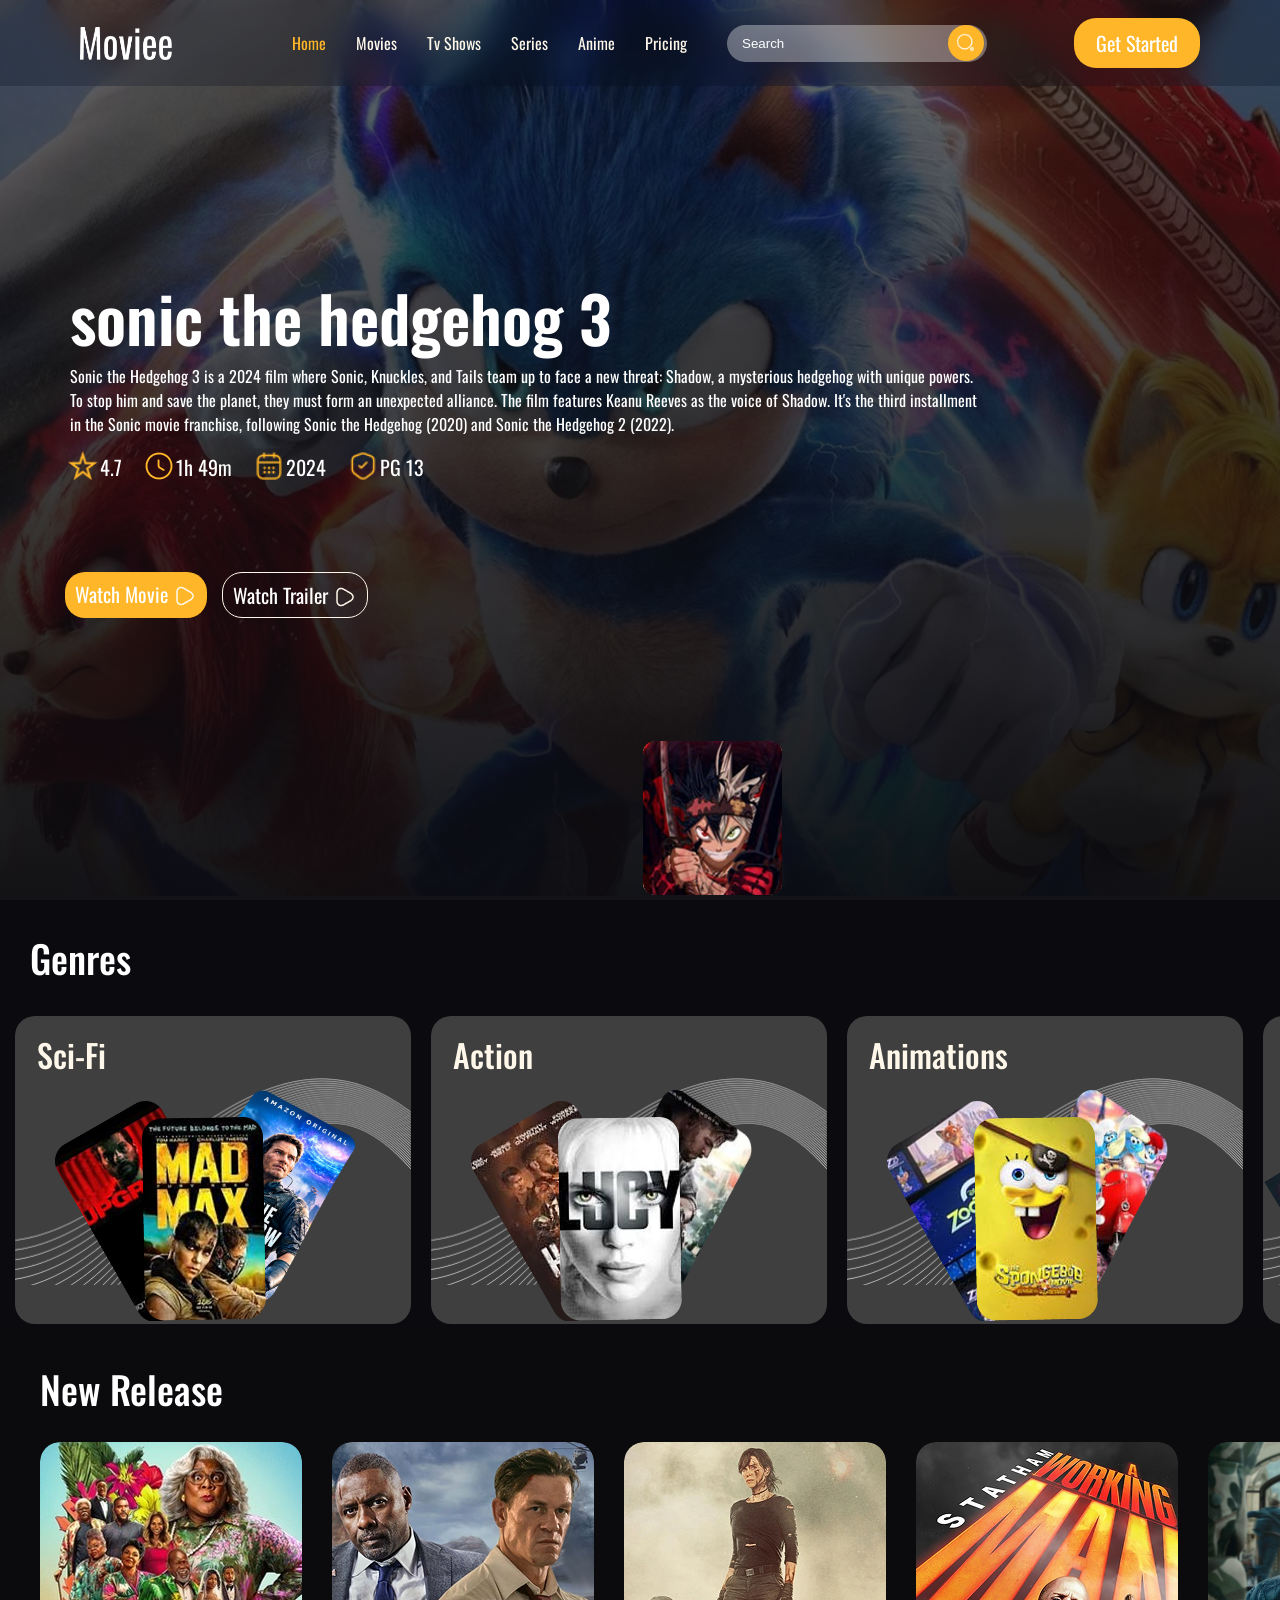
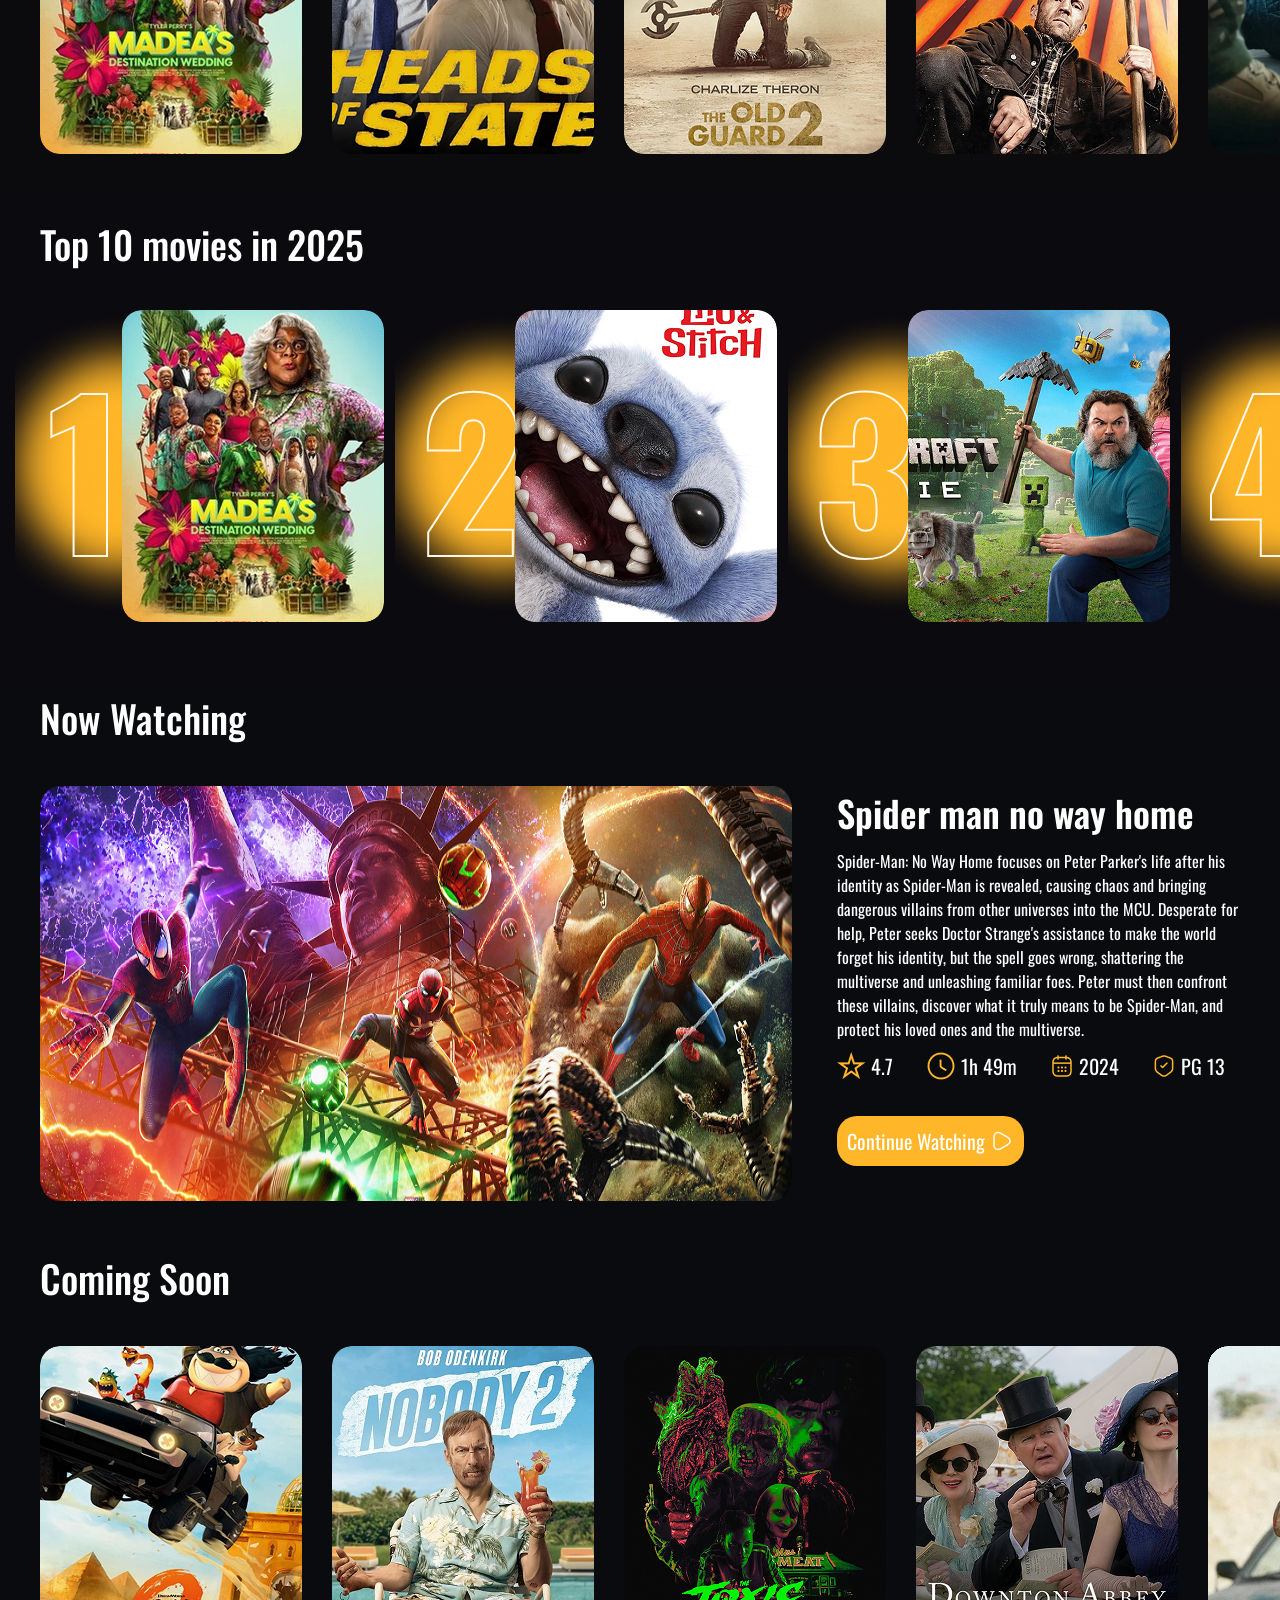
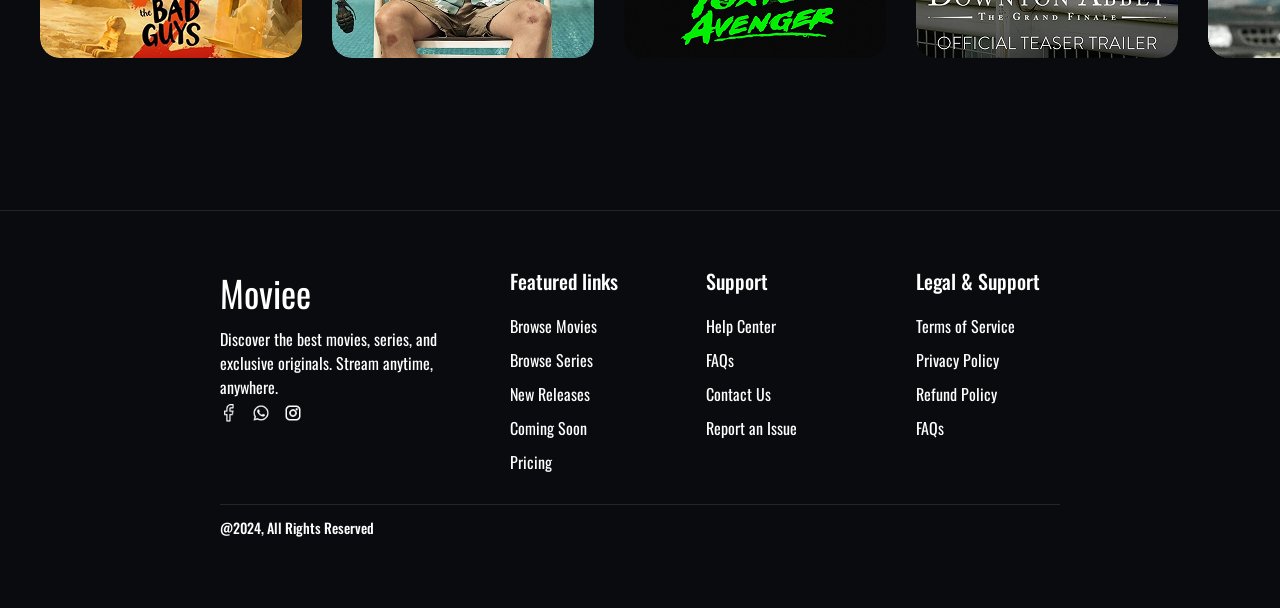
==== commit ee766258: "I have finished the remaning sessions" ====
--- a/index.html
+++ b/index.html
@@ -9,8 +9,6 @@
 </head>
 <body>
 
-
-
 <header>
 
     <div class="nav-container">
@@ -71,53 +69,100 @@
     <img src="spaceshiptravellers.png" alt="">
     <img src="spiderman.png" alt="">
     <img src="zenmode.png" alt="">
+
 </div>
 
 </section>
 
 <section class="genres-parent">
 
-    <div class="genres1234">Genres</div>
-
- <div class="genres-container">
-
-   <div class="genres-subcontainer">
-    <img src="upgrade.png" alt="" class="genre1">
-<img src="madmax.png" alt="" class="genre1">
-<img src="TheTomorrowWarCosmicSoldier.png" alt="" class="genre1">
-
-  <img src="linewavebackground.png" alt="" class="genres-child">
-<span>Sci-Fi</span> </div>
-
-
-   <div class="genres-subcontainer2">
-    <img src="havoc.png" alt="" class="genre2">
-    <img src="lucy.png" alt="" class="genre2">
-    <img src="extraction.png" alt="" class="genre2">
-
-  <img src="linewavebackground.png" alt="" class="genres-child2">
-<span>Action</span> </div>
-
- <div class="genres-subcontainer3">
-    <img src="zootopia.png" alt="" class="genre3">
-<img src="spongebob.png" alt="" class="genre3">
-<img src="smurfs.png" alt="" class="genre3">
-
-  <img src="linewavebackground.png" alt="" class="genres-child3">
-<span>Animations</span> </div>
-
-
-   <div class="genres-subcontainer4">
-    <img src="romance.jpg" alt="" class="genre4">
-<img src="japaneseromance.jpg" alt="" class="genre4">
-<img src="ideaofyou.jpg" alt="" class="genre4">
-
-  <img src="linewavebackground.png" alt="" class="genres-child4">
-<span>Romance</span> </div> 
-
-   </div>
-   
-</section>
+  <div class="genres1234">Genres</div>
+
+  <div class="genres-container">
+
+    <div class="genres-track">
+
+      <div class="genres-subcontainer">
+        <img src="upgrade.png" alt="" class="genre1">
+        <img src="madmax.png" alt="" class="genre1">
+        <img src="TheTomorrowWarCosmicSoldier.png" alt="" class="genre1">
+
+        <img src="linewavebackground.png" alt="" class="genres-child">
+        <span>Sci-Fi</span>
+      </div>
+
+      <div class="genres-subcontainer2">
+        <img src="havoc.png" alt="" class="genre2">
+        <img src="lucy.png" alt="" class="genre2">
+        <img src="extraction.png" alt="" class="genre2">
+
+        <img src="linewavebackground.png" alt="" class="genres-child2">
+        <span>Action</span>
+      </div>
+
+      <div class="genres-subcontainer3">
+        <img src="zootopia.png" alt="" class="genre3">
+        <img src="spongebob.png" alt="" class="genre3">
+        <img src="smurfs.png" alt="" class="genre3">
+
+        <img src="linewavebackground.png" alt="" class="genres-child3">
+        <span>Animations</span>
+      </div>
+
+      <div class="genres-subcontainer4">
+        <img src="romance.jpg" alt="" class="genre4">
+        <img src="japaneseromance.jpg" alt="" class="genre4">
+        <img src="ideaofyou.jpg" alt="" class="genre4">
+
+        <img src="linewavebackground.png" alt="" class="genres-child4">
+        <span>Romance</span>
+      </div>
+
+      <div class="genres-subcontainer" aria-hidden="true">
+        <img src="upgrade.png" alt="" class="genre1">
+        <img src="madmax.png" alt="" class="genre1">
+        <img src="TheTomorrowWarCosmicSoldier.png" alt="" class="genre1">
+
+        <img src="linewavebackground.png" alt="" class="genres-child">
+        <span>Sci-Fi</span>
+      </div>
+
+  
+      <div class="genres-subcontainer2" aria-hidden="true">
+        <img src="havoc.png" alt="" class="genre2">
+        <img src="lucy.png" alt="" class="genre2">
+        <img src="extraction.png" alt="" class="genre2">
+
+        <img src="linewavebackground.png" alt="" class="genres-child2">
+        <span>Action</span>
+      </div>
+
+  
+      <div class="genres-subcontainer3" aria-hidden="true">
+        <img src="zootopia.png" alt="" class="genre3">
+        <img src="spongebob.png" alt="" class="genre3">
+        <img src="smurfs.png" alt="" class="genre3">
+
+        <img src="linewavebackground.png" alt="" class="genres-child3">
+        <span>Animations</span>
+      </div>
+
+      <div class="genres-subcontainer4" aria-hidden="true">
+        <img src="romance.jpg" alt="" class="genre4">
+        <img src="japaneseromance.jpg" alt="" class="genre4">
+        <img src="ideaofyou.jpg" alt="" class="genre4">
+
+        <img src="linewavebackground.png" alt="" class="genres-child4">
+        <span>Romance</span>
+      </div>
+
+    </div>
+
+  </div>
+
+</section>
+
+
 <section class="new-release">
   <div class="new-release-text">New Release</div>
 
@@ -406,18 +451,86 @@
       <p>Spider-Man: No Way Home focuses on Peter Parker's life after his identity as Spider-Man is revealed, causing chaos and bringing dangerous villains from other universes into the MCU. Desperate for help, Peter seeks Doctor Strange's assistance to make the world forget his identity, but the spell goes wrong, shattering the multiverse and unleashing familiar foes. Peter must then confront these villains, discover what it truly means to be Spider-Man, and protect his loved ones and the multiverse. </p>
 
       <a href="">
-      <span><img src="Star 1.png" alt=""> 4.7</span>
+
+     <span><img src="Star 1.png" alt=""> 4.7</span>
       <span><img src="clock.png" alt="">1h 49m</span>
       <span><img src="calendar.png" alt="">2024</span>
       <span><img src="shield-tick.png" alt="">PG 13</span>
-      <p>Continue Watching</p>
+      
       </a>
+
+         <a><span>Continue Watching <img src="play.png" alt=""></span></a>
      </div>
 
   </div>
 
-
-</section>
+</section>
+
+<section class="coming-soon-parent">
+  <h3>Coming Soon</h3>
+
+  <div class="coming-soon-viewport">
+    <a href="" class="coming-soon-track">
+      <img src="badguys.png" alt="">
+      <img src="nobody2.png" alt="">
+      <img src="toxicavenger.png" alt="">
+      <img src="downton.png" alt="">
+      <img src="leo.png" alt="">
+      <img src="tronares.png" alt="">
+    </a>
+  </div>
+</section>
+
+</section>
+
+
+<hr class="hr-first">
+
+<footer>
+<div class="footer-child">
+
+  <div>
+    <h3>Moviee</h3>
+    <p>Discover the best movies, series, and <br>exclusive originals. Stream anytime, <br> anywhere.</p>
+
+    <div>
+    <img src="facebook.png" alt="">
+    <img src="whatsapp.png" alt="">
+    <img src="instagram.png" alt="">
+    </div>
+  </div>
+
+  <a>
+    <h4>Featured links</h4>
+    <p>Browse Movies</p>
+    <p>Browse Series</p>
+    <p>New Releases</p>
+    <p>Coming Soon</p>
+    <p>Pricing</p>
+  </a>
+
+<a>
+  <h4>Support</h4>
+  <p>Help Center</p>
+  <p>FAQs</p>
+  <p>Contact Us</p>
+  <p>Report an Issue</p>
+</a>
+
+<a>
+  <h4>Legal & Support</h4>
+  <p>Terms of Service</p>
+  <p>Privacy Policy</p>
+  <p>Refund Policy</p>
+  <p>FAQs</p>
+</a>
+</div>
+
+<hr>
+
+<p>@2024, All Rights Reserved</p>
+
+</footer>
 
 </body>
 </html>
--- a/style.css
+++ b/style.css
@@ -303,17 +303,20 @@
 margin-bottom: 10px;
 }
 
-
 .genres-container {
-display: flex;
-gap: 20px;
-width: 100%;
-flex-wrap: nowrap;
-padding-top: 50px;
-padding-left: 70px;
-height: 360px;
-position: relative;
-}
+    margin-left: 15px;
+    padding-top: 50px;
+    height: 360px;
+    overflow: hidden;
+}
+
+.genres-track {
+    display: flex;
+    gap: 20px;
+    width: max-content;
+    animation: cards 20s ease-out infinite;
+}
+
 
 .genres-subcontainer {
 position: relative;
@@ -338,7 +341,6 @@
         transform:  scaleY(1.05);
  ;
 }
-
 
 .genres-subcontainer,
 .genres-subcontainer2,
@@ -347,37 +349,48 @@
     position: relative;
     width: 396px;
     min-width: 396px;
+    height: 308px;
     flex-shrink: 0;
-    height: 308px;
-    transform-origin: center;
-    
-  animation: cards 12s ease-in-out infinite;
-}
-
+}
 
 @keyframes cards {
-    0%, 4% {
-transform: translate(0) scale(1);
+
+    0% {
+        transform: translateX(0px);
+    }
+
+    20% {
+        transform: translateX(-416px);
     }
 
     25% {
-transform: translateX(-419px) scale(1);
-
+        transform: translateX(-416px);
+    }
+
+    45% {
+        transform: translateX(-832px);
     }
 
     50% {
-transform: translateX(-838px) scale(1);
+        transform: translateX(-832px);
+    }
+
+    70% {
+        transform: translateX(-1248px);
     }
 
     75% {
-    transform: translateX(-1257px) scale(1);
-    }
-
-
-   100% {
-transform: translateX(-2514px) scale(1.05);
-    }
-} 
+        transform: translateX(-1248px);
+    }
+
+    95% {
+        transform: translateX(-1664px);
+    }
+
+    100% {
+        transform: translateX(-1664px);
+    }
+}
 
 
 .genres-subcontainer {
@@ -906,7 +919,7 @@
 
 .now-watching-parent {
 background-color: #0A0B0F;
-min-height: 300px;
+min-height: 520px;
 width: 100%;
 }
 
@@ -948,11 +961,20 @@
 width: 92%;
 }
 
-.spiderman-text a {
+.spiderman-text > a {
 text-decoration: none;
-}
-
-.spiderman-text span {
+display: flex;
+flex-direction: row;
+flex-shrink: 0;
+gap: 33px;
+margin-bottom: 35px;
+border-radius: 20px;
+}
+
+.spiderman-text a > span {
+ display: flex;
+  align-items: center;
+  gap: 5px;
 color: white;
 font-family: 'Oswald', sans-serif;
 font-weight: 400;
@@ -960,5 +982,149 @@
 font-size: 20px;
 }
 
-
-
+.spiderman-text > a:last-of-type {
+    color: white;
+    display: flex;
+    align-items: center;
+    gap: 4px;
+}
+
+.spiderman-text > a:last-of-type > span {
+    background-color: #FFB628;
+    padding: 10px 10px;
+    border-radius: 20px;
+}
+
+.coming-soon-parent {
+    background-color: #0A0B0F;
+    min-height: 600px;
+    width: 100%;
+    overflow: hidden;
+    padding-top: 40px;
+}
+
+.coming-soon-parent h3 {
+    color: white;
+    font-family: 'Oswald', sans-serif;
+    font-weight: 500;
+    font-size: 38px;
+    margin: 0 0 40px 40px;
+}
+
+.coming-soon-viewport {
+    width: 100%;
+    overflow: hidden;
+}
+
+.coming-soon-track {
+    --card-width: 262px;
+    --gap: 20px;
+    display: flex;
+    gap: 30px;
+    width: max-content;
+    margin-left: 0; 
+    padding-left: 40px; 
+    text-decoration: none;
+    animation: pendulumMove 7s ease-in-out infinite alternate;
+}
+
+.coming-soon-track img {
+    width: 262px;
+    height: 312px;
+    object-fit: cover;
+    border-radius: 20px;
+    flex-shrink: 0;
+}
+
+@keyframes pendulumMove {
+    from {
+        transform: translateX(0);
+    }
+    to {
+       transform: translateX(-423px);
+    }
+}
+
+.hr-first {
+    border: none;
+    border-top: 1px solid #24252A;  background-color: #0a0b0f;
+}
+
+footer {
+    background-color: #0A0B0F;
+    color: white;
+    padding: 55px 40px 70px;
+}
+
+.footer-child {
+    max-width: 840px;
+    margin: 0 auto;
+    display: grid;
+    grid-template-columns: 1.7fr 1.05fr 1.15fr 1fr;
+    column-gap: 45px;
+    align-items: start;
+}
+
+
+.footer-child h3 {
+    font-family: 'Oswald', sans-serif;
+    font-weight: 400;
+    font-size: 36px;
+    margin: 0 0 8px;
+}
+
+.footer-child h4 {
+    font-family: 'Oswald', sans-serif;
+    font-weight: 500;
+    font-size: 20px;
+    margin: 0 0 18px;
+}
+
+.footer-child p {
+    font-family: 'Oswald', sans-serif;
+    font-weight: 400;
+    font-size: 16px;
+    line-height: 1.5;
+    margin: 0 0 10px;
+}
+
+
+.footer-child > div:first-child > p {
+    margin-bottom: 5px;
+}
+
+.footer-child > div:first-child > div {
+    display: flex;
+    align-items: center;
+    gap: 14px;
+    margin-top: 5px;
+}
+
+.footer-child > div:first-child > div img {
+    width: 18px;
+    height: 18px;
+    object-fit: contain;
+}
+
+.footer-child > a {
+    color: white;
+    text-decoration: none;
+}
+
+footer hr {
+    max-width: 840px;
+    margin: 20px auto 12px;
+    border: none;
+    border-top: 1px solid #24252A;
+}
+
+footer > p {
+    max-width: 840px;
+    margin: 0 auto;
+    font-family: 'Oswald', sans-serif;
+    font-weight: 500;
+    font-size: 14px;
+    color: white;
+}
+
+
